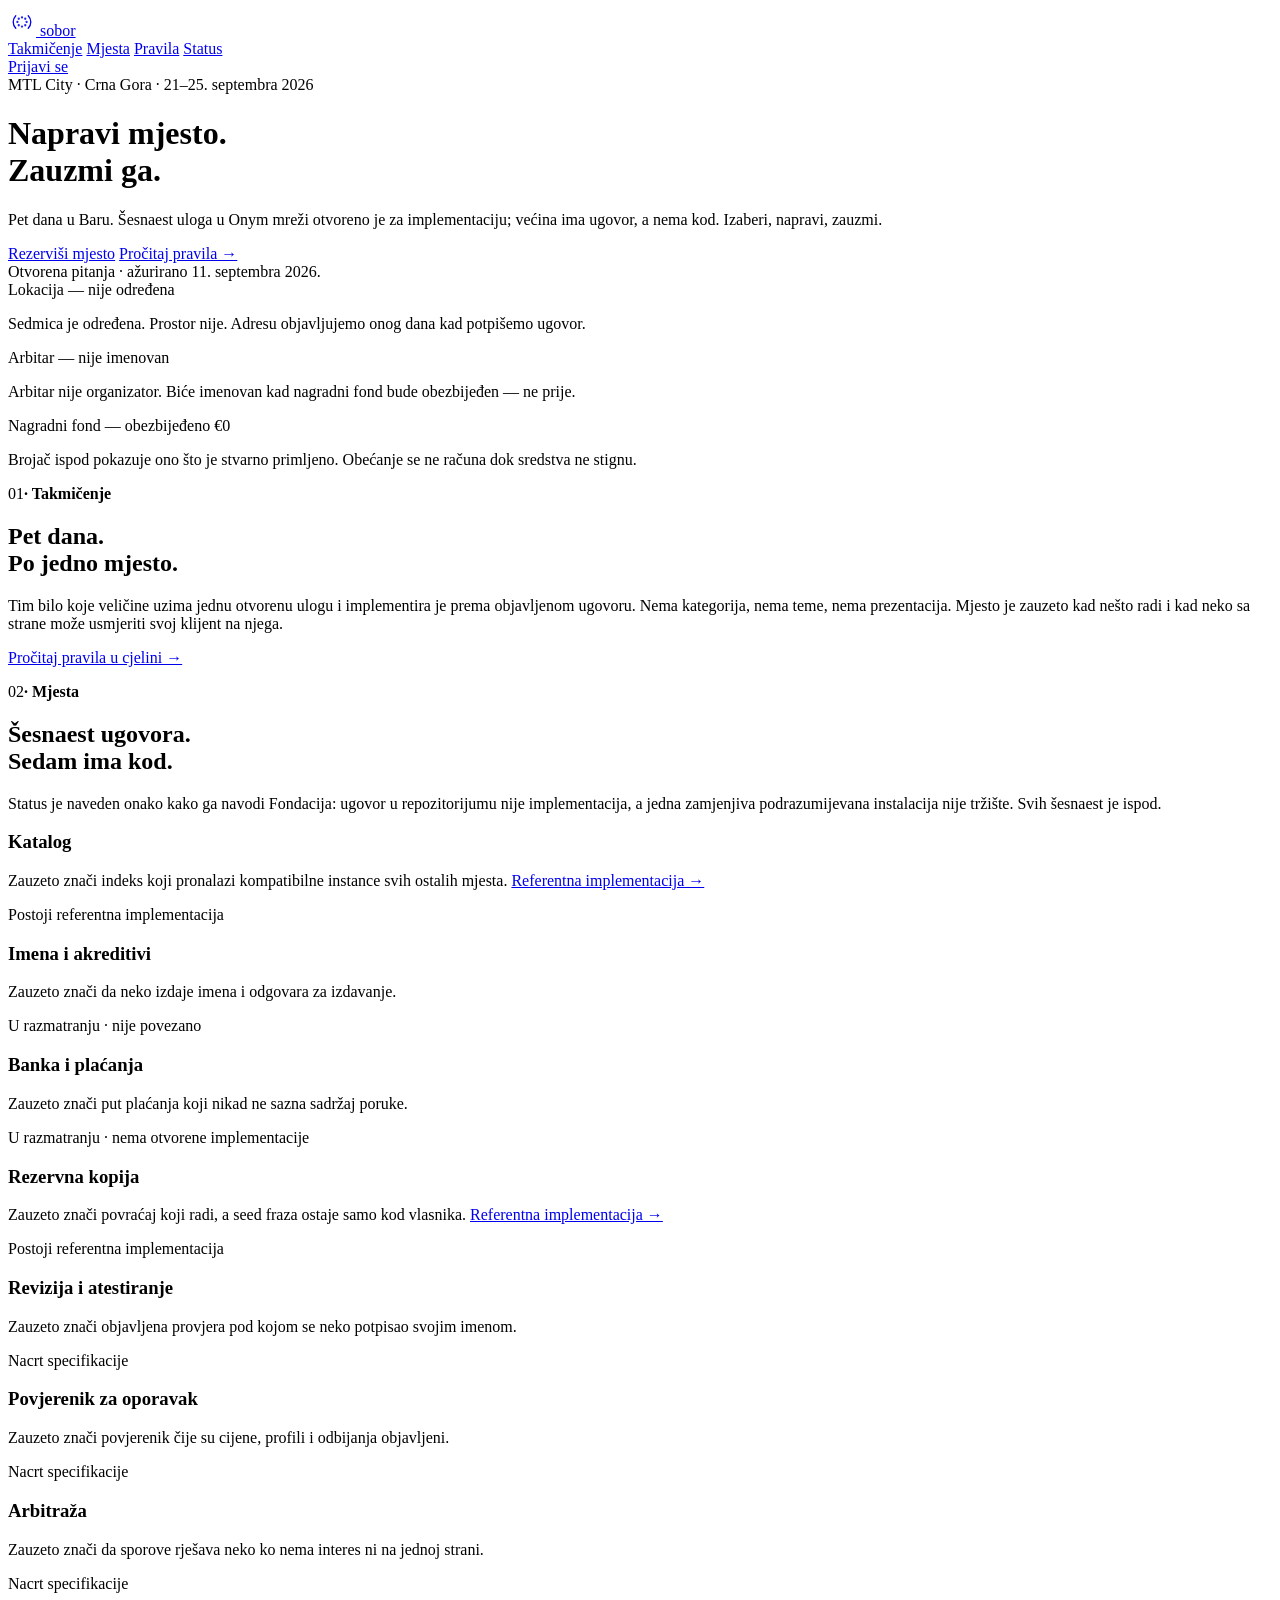
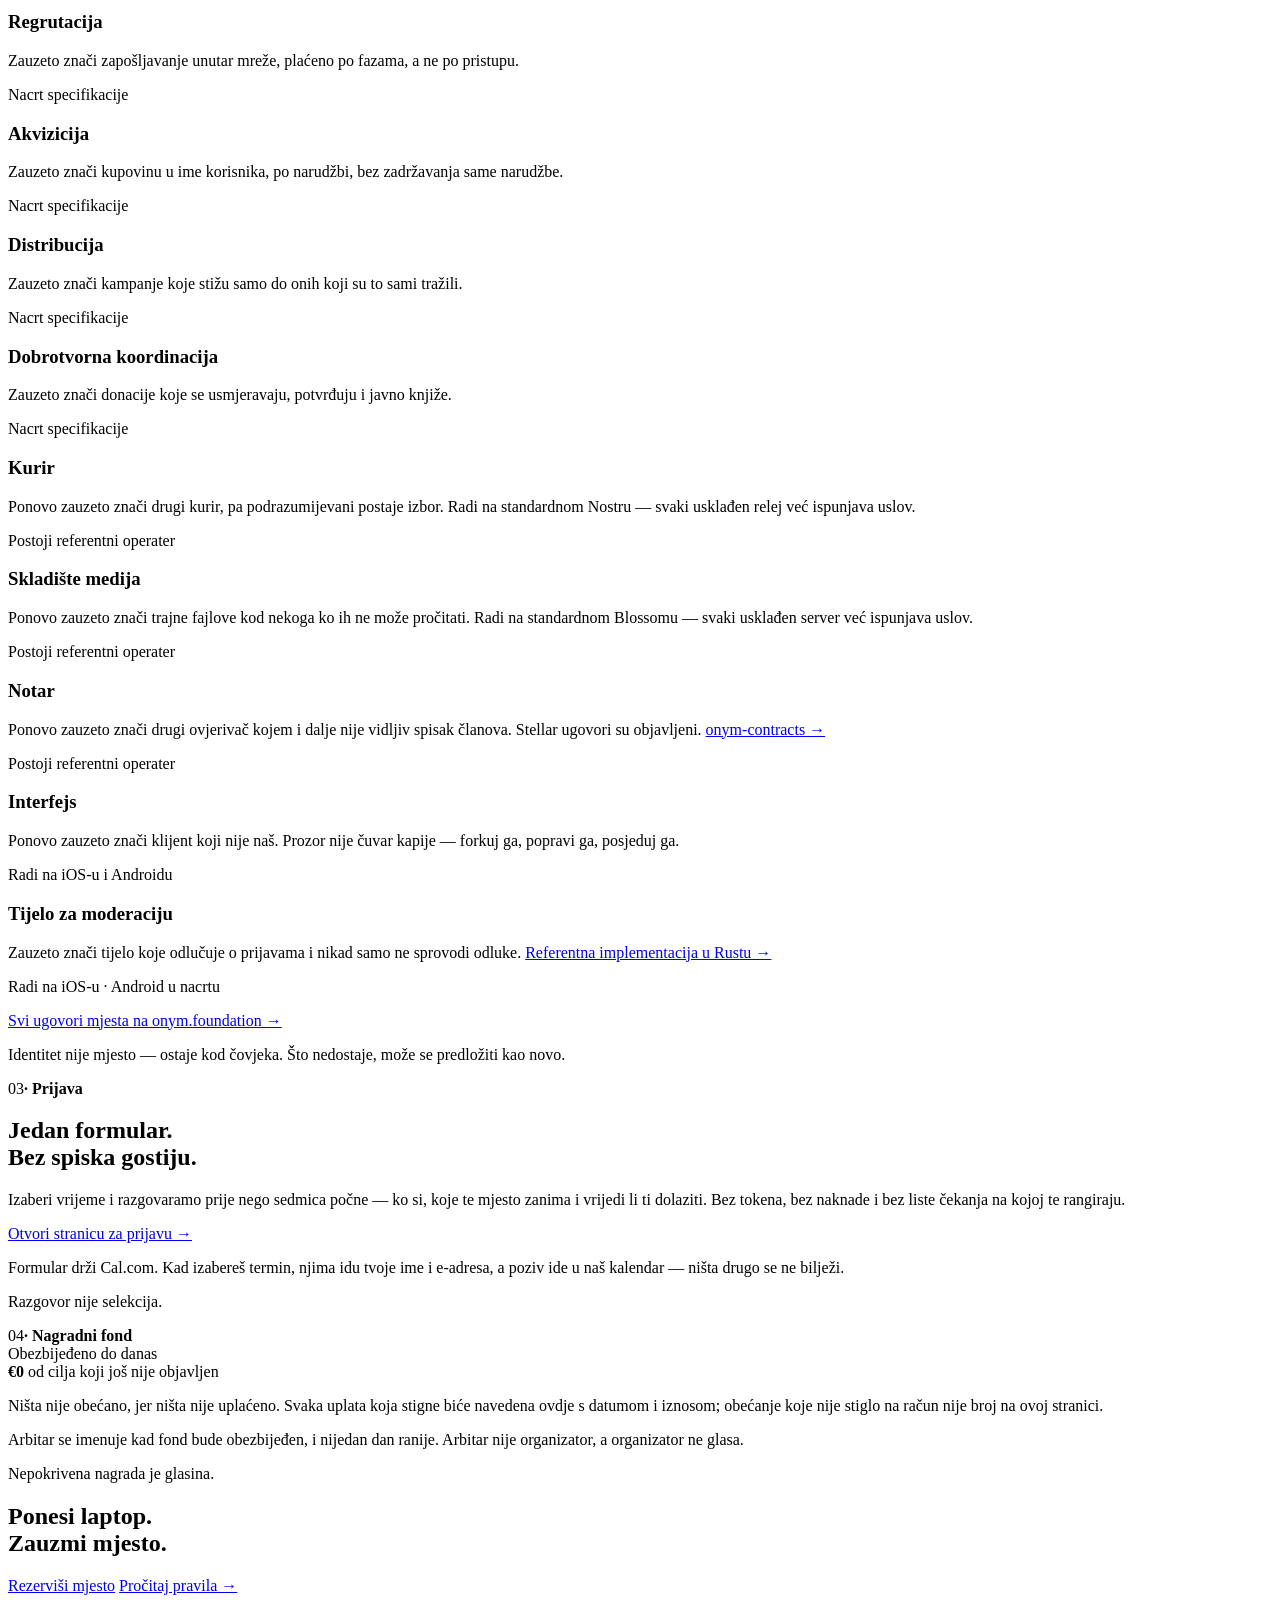
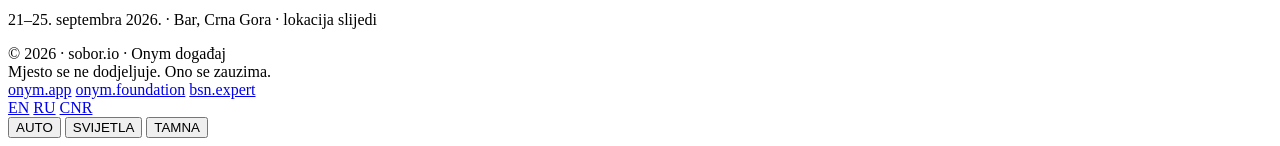
==== public/cnr/index.html @ 52c8cb35 "Replace the on-chain RSVP with a Cal.com booking embed RSVP was a Stellar signature: the visitor sen" ====
<!doctype html>
<html lang="cnr">
<head>
<meta charset="utf-8"/>
<meta name="viewport" content="width=device-width,initial-scale=1"/>
<title>sobor — Napravi mjesto. Zauzmi ga.</title>
<meta name="description" content="Petodnevno takmičenje u Baru, Crna Gora, 21–25. septembra 2026. Šesnaest uloga u Onym mreži otvoreno je za implementaciju. Napravi jednu, pokreni je, zadrži je."/>
<meta name="theme-color" content="#0e0e10" media="(prefers-color-scheme: dark)"/>
<meta name="theme-color" content="#f5f5f7" media="(prefers-color-scheme: light)"/>
<link rel="canonical" href="https://sobor.io/cnr/"/>
<link rel="alternate" hreflang="en" href="https://sobor.io/"/>
<link rel="alternate" hreflang="ru" href="https://sobor.io/ru/"/>
<link rel="alternate" hreflang="cnr" href="https://sobor.io/cnr/"/>
<link rel="alternate" hreflang="x-default" href="https://sobor.io/"/>
<meta name="robots" content="index,follow,max-snippet:-1,max-image-preview:large"/>
<meta property="og:type" content="website"/>
<meta property="og:url" content="https://sobor.io/cnr/"/>
<meta property="og:site_name" content="sobor"/>
<meta property="og:locale" content="cnr"/>
<meta property="og:title" content="sobor — Napravi mjesto. Zauzmi ga."/>
<meta property="og:description" content="Pet dana u Baru. Šesnaest uloga u Onym mreži otvoreno je za implementaciju; većina ima ugovor, a nema kod."/>
<meta property="og:image" content="https://sobor.io/og-cnr.png"/>
<meta property="og:image:type" content="image/png"/>
<meta property="og:image:width" content="1200"/>
<meta property="og:image:height" content="630"/>
<meta property="og:image:alt" content="Napravi mjesto. Zauzmi ga. — MTL City · Crna Gora · 21–25. septembra 2026"/>
<meta name="twitter:card" content="summary_large_image"/>
<meta name="twitter:image" content="https://sobor.io/og-cnr.png"/>
<link rel="icon" href="/favicon.ico" sizes="48x48"/>
<link rel="icon" href="/favicon.svg" type="image/svg+xml"/>
<link rel="apple-touch-icon" href="/apple-touch-icon.png"/>
<link rel="manifest" href="/site.webmanifest"/>
<script src="/assets/theme.js"></script>
<script src="/assets/lang.js"></script>
<link rel="stylesheet" href="/assets/sobor.css"/>
</head>
<body>

<header class="nav">
  <div class="wrap">
    <a class="brand" href="/cnr/" aria-label="sobor — početna">
      <svg width="28" height="28" viewBox="0 0 28 28" aria-hidden="true">
        <rect x=".5" y=".5" width="27" height="27" rx="6.2" fill="none" stroke="var(--on-hairline-strong)"></rect>
        <g transform="rotate(45 14 14)" fill="none" stroke="currentColor" stroke-width="1.3" stroke-linecap="round">
          <path d="M14 5.2A8.8 8.8 0 0 1 22.8 14"></path>
          <path d="M14 22.8A8.8 8.8 0 0 1 5.2 14"></path>
        </g>
        <g fill="currentColor" opacity=".85">
          <circle cx="18.6" cy="14" r="1.15"></circle><circle cx="17.25" cy="17.25" r="1.15"></circle>
          <circle cx="14" cy="18.6" r="1.15"></circle><circle cx="10.75" cy="17.25" r="1.15"></circle>
          <circle cx="9.4" cy="14" r="1.15"></circle><circle cx="10.75" cy="10.75" r="1.15"></circle>
          <circle cx="14" cy="9.4" r="1.15"></circle><circle cx="17.25" cy="10.75" r="1.15"></circle>
        </g>
      </svg>
      <span>sobor</span>
    </a>
    <nav class="nav-links">
      <a href="#contest">Takmičenje</a>
      <a href="#seats">Mjesta</a>
      <a href="#rules">Pravila</a>
      <a href="#status">Status</a>
    </nav>
    <div class="nav-cta"><a class="btn-pill" href="#book">Prijavi se</a></div>
  </div>
</header>

<main id="main">

  <div class="hero">
    <div class="hero-eyebrow">MTL City · Crna Gora · 21–25. septembra 2026</div>
    <h1>Napravi mjesto.<br>Zauzmi ga.</h1>
    <div class="hero-copy">
      <p>Pet dana u Baru. Šesnaest uloga u Onym mreži otvoreno je za implementaciju; većina ima ugovor, a nema kod. Izaberi, napravi, zauzmi.</p>
      <div class="hero-actions">
        <a class="btn btn-primary" href="#book">Rezerviši mjesto</a>
        <a href="#rules">Pročitaj pravila →</a>
      </div>
    </div>
  </div>

  <!-- The three open questions. When one settles, swap .tag.open for .tag.settled in
       content/i18n.json's label and rewrite the paragraph. Do not soften these. -->
  <section class="status" id="status">
    <div class="wrap">
      <div class="status-stamp">Otvorena pitanja · ažurirano 11. septembra 2026.</div>
      <div class="status-grid">
        <div>
          <span class="tag open">Lokacija — nije određena</span>
          <p>Sedmica je određena. Prostor nije. Adresu objavljujemo onog dana kad potpišemo ugovor.</p>
        </div>
        <div>
          <span class="tag open">Arbitar — nije imenovan</span>
          <p>Arbitar nije organizator. Biće imenovan kad nagradni fond bude obezbijeđen — ne prije.</p>
        </div>
        <div>
          <span class="tag open">Nagradni fond — obezbijeđeno €0</span>
          <p>Brojač ispod pokazuje ono što je stvarno primljeno. Obećanje se ne računa dok sredstva ne stignu.</p>
        </div>
      </div>
    </div>
  </section>

  <section class="band" id="contest">
    <div class="wrap">
      <div class="eyebrow"><span>01</span><b>· Takmičenje</b></div>
      <h2>Pet dana.<br>Po jedno mjesto.</h2>
      <p class="section-lede">Tim bilo koje veličine uzima jednu otvorenu ulogu i implementira je prema objavljenom ugovoru. Nema kategorija, nema teme, nema prezentacija. Mjesto je zauzeto kad nešto radi i kad neko sa strane može usmjeriti svoj klijent na njega.</p>
      <p class="after-grid" id="rules"><a href="#rules">Pročitaj pravila u cjelini →</a></p>
    </div>
  </section>

  <section class="band" id="seats">
    <div class="wrap">
      <div class="eyebrow"><span>02</span><b>· Mjesta</b></div>
      <h2>Šesnaest ugovora.<br>Sedam ima kod.</h2>
      <p class="section-lede">Status je naveden onako kako ga navodi Fondacija: ugovor u repozitorijumu nije implementacija, a jedna zamjenjiva podrazumijevana instalacija nije tržište. Svih šesnaest je ispod.</p>
      <div class="grid-4 seats-grid">
        <div class="card seat">
          <h3>Katalog</h3>
          <p>Zauzeto znači indeks koji pronalazi kompatibilne instance svih ostalih mjesta. <a href="https://github.com/onymchat/onym-discovery">Referentna implementacija →</a></p>
          <span class="chip green">Postoji referentna implementacija</span>
        </div>
        <div class="card seat">
          <h3>Imena i akreditivi</h3>
          <p>Zauzeto znači da neko izdaje imena i odgovara za izdavanje.</p>
          <span class="chip amber">U razmatranju · nije povezano</span>
        </div>
        <div class="card seat">
          <h3>Banka i plaćanja</h3>
          <p>Zauzeto znači put plaćanja koji nikad ne sazna sadržaj poruke.</p>
          <span class="chip amber">U razmatranju · nema otvorene implementacije</span>
        </div>
        <div class="card seat">
          <h3>Rezervna kopija</h3>
          <p>Zauzeto znači povraćaj koji radi, a seed fraza ostaje samo kod vlasnika. <a href="https://github.com/onymchat/onym-backup">Referentna implementacija →</a></p>
          <span class="chip green">Postoji referentna implementacija</span>
        </div>
        <div class="card seat">
          <h3>Revizija i atestiranje</h3>
          <p>Zauzeto znači objavljena provjera pod kojom se neko potpisao svojim imenom.</p>
          <span class="chip blue">Nacrt specifikacije</span>
        </div>
        <div class="card seat">
          <h3>Povjerenik za oporavak</h3>
          <p>Zauzeto znači povjerenik čije su cijene, profili i odbijanja objavljeni.</p>
          <span class="chip blue">Nacrt specifikacije</span>
        </div>
        <div class="card seat">
          <h3>Arbitraža</h3>
          <p>Zauzeto znači da sporove rješava neko ko nema interes ni na jednoj strani.</p>
          <span class="chip blue">Nacrt specifikacije</span>
        </div>
        <div class="card seat">
          <h3>Regrutacija</h3>
          <p>Zauzeto znači zapošljavanje unutar mreže, plaćeno po fazama, a ne po pristupu.</p>
          <span class="chip blue">Nacrt specifikacije</span>
        </div>
        <div class="card seat">
          <h3>Akvizicija</h3>
          <p>Zauzeto znači kupovinu u ime korisnika, po narudžbi, bez zadržavanja same narudžbe.</p>
          <span class="chip blue">Nacrt specifikacije</span>
        </div>
        <div class="card seat">
          <h3>Distribucija</h3>
          <p>Zauzeto znači kampanje koje stižu samo do onih koji su to sami tražili.</p>
          <span class="chip blue">Nacrt specifikacije</span>
        </div>
        <div class="card seat">
          <h3>Dobrotvorna koordinacija</h3>
          <p>Zauzeto znači donacije koje se usmjeravaju, potvrđuju i javno knjiže.</p>
          <span class="chip blue">Nacrt specifikacije</span>
        </div>
        <div class="card seat">
          <h3>Kurir</h3>
          <p>Ponovo zauzeto znači drugi kurir, pa podrazumijevani postaje izbor. Radi na standardnom Nostru — svaki usklađen relej već ispunjava uslov.</p>
          <span class="chip green">Postoji referentni operater</span>
        </div>
        <div class="card seat">
          <h3>Skladište medija</h3>
          <p>Ponovo zauzeto znači trajne fajlove kod nekoga ko ih ne može pročitati. Radi na standardnom Blossomu — svaki usklađen server već ispunjava uslov.</p>
          <span class="chip green">Postoji referentni operater</span>
        </div>
        <div class="card seat">
          <h3>Notar</h3>
          <p>Ponovo zauzeto znači drugi ovjerivač kojem i dalje nije vidljiv spisak članova. Stellar ugovori su objavljeni. <a href="https://github.com/onymchat/onym-contracts">onym-contracts →</a></p>
          <span class="chip green">Postoji referentni operater</span>
        </div>
        <div class="card seat">
          <h3>Interfejs</h3>
          <p>Ponovo zauzeto znači klijent koji nije naš. Prozor nije čuvar kapije — forkuj ga, popravi ga, posjeduj ga.</p>
          <span class="chip green">Radi na iOS-u i Androidu</span>
        </div>
        <div class="card seat">
          <h3>Tijelo za moderaciju</h3>
          <p>Zauzeto znači tijelo koje odlučuje o prijavama i nikad samo ne sprovodi odluke. <a href="https://github.com/onymchat/onym-moderation">Referentna implementacija u Rustu →</a></p>
          <span class="chip green">Radi na iOS-u · Android u nacrtu</span>
        </div>
      </div>
      <p class="after-grid"><a href="https://onym.foundation/seats.html">Svi ugovori mjesta na onym.foundation →</a></p>
      <p class="after-grid">Identitet nije mjesto — ostaje kod čovjeka. Što nedostaje, može se predložiti kao novo.</p>
    </div>
  </section>

  <section class="band" id="book">
    <div class="wrap">
      <div class="eyebrow"><span>03</span><b>· Prijava</b></div>
      <h2>Jedan formular.<br>Bez spiska gostiju.</h2>
      <p class="section-lede">Izaberi vrijeme i razgovaramo prije nego sedmica počne — ko si, koje te mjesto zanima i vrijedi li ti dolaziti. Bez tokena, bez naknade i bez liste čekanja na kojoj te rangiraju.</p>
      <!-- assets/cal.js mounts the Cal.com inline embed here and reads the event off
           these data attributes, so content/build.py stays the only place the link is
           written. The link underneath is not a fallback that JS removes: it stays, so
           the booking page is reachable with the embed blocked or failing to load. -->
      <div class="cal-mount" id="cal-mount"
           data-cal-link="enikeev/sobor" data-cal-namespace="sobor"></div>
      <p class="after-grid"><a href="https://cal.com/enikeev/sobor">Otvori stranicu za prijavu →</a></p>
      <p class="after-grid">Formular drži Cal.com. Kad izabereš termin, njima idu tvoje ime i e-adresa, a poziv ide u naš kalendar — ništa drugo se ne bilježi.</p>
      <p class="aph book-aph">Razgovor nije selekcija.</p>
    </div>
  </section>

  <section class="band">
    <div class="wrap">
      <div class="eyebrow"><span>04</span><b>· Nagradni fond</b></div>
      <div class="fund">
        <div class="fund-label">Obezbijeđeno do danas</div>
        <!-- When money clears: replace the amount, change the caption, and set --so-meter. -->
        <div class="fund-figure">
          <b>€0</b>
          <span>od cilja koji još nije objavljen</span>
        </div>
        <div class="meter" role="img" aria-label="Nagradni fond: još ništa nije obezbijeđeno"><i></i></div>
        <div class="fund-cols">
          <p>Ništa nije obećano, jer ništa nije uplaćeno. Svaka uplata koja stigne biće navedena ovdje s datumom i iznosom; obećanje koje nije stiglo na račun nije broj na ovoj stranici.</p>
          <p>Arbitar se imenuje kad fond bude obezbijeđen, i nijedan dan ranije. Arbitar nije organizator, a organizator ne glasa.</p>
        </div>
        <p class="aph">Nepokrivena nagrada je glasina.</p>
      </div>
    </div>
  </section>

  <section class="closing">
    <div>
      <h2>Ponesi laptop.<br>Zauzmi mjesto.</h2>
      <div class="closing-actions">
        <a class="btn btn-primary" href="#book">Rezerviši mjesto</a>
        <a href="#rules">Pročitaj pravila →</a>
      </div>
      <p class="when">21–25. septembra 2026. · Bar, Crna Gora · lokacija slijedi</p>
    </div>
  </section>

</main>

<footer>
  <div class="wrap">
    <div class="foot-l">
      <div class="foot-copy">© 2026 · sobor.io · Onym događaj</div>
      <div class="foot-sign">Mjesto se ne dodjeljuje. Ono se zauzima.</div>
    </div>
    <div class="foot-r">
      <div class="foot-links">
        <a href="https://onym.app">onym.app</a>
        <a href="https://onym.foundation">onym.foundation</a>
        <a href="https://bsn.expert">bsn.expert</a>
      </div>
      <nav class="lang" aria-label="Jezik">
        <a class="pick" href="/" lang="en" hreflang="en" data-lang="en" title="English">EN</a>
        <a class="pick" href="/ru/" lang="ru" hreflang="ru" data-lang="ru" title="Русский">RU</a>
        <a class="pick is-on" href="/cnr/" lang="cnr" hreflang="cnr" data-lang="cnr" title="Crnogorski" aria-current="true">CNR</a>
      </nav>
      <!-- Lives in the footer so that on a narrow screen it can simply sit there
           instead of floating over the text. Above 850px it is fixed again. -->
      <div class="theme" role="group" aria-label="Tema boja">
        <button type="button" data-theme-set="auto" aria-pressed="true">AUTO</button>
        <button type="button" data-theme-set="light" aria-pressed="false">SVIJETLA</button>
        <button type="button" data-theme-set="dark" aria-pressed="false">TAMNA</button>
      </div>
    </div>
  </div>
</footer>

<script src="/assets/sobor.js" defer></script>
<script src="/assets/cal.js" defer></script>
</body>
</html>
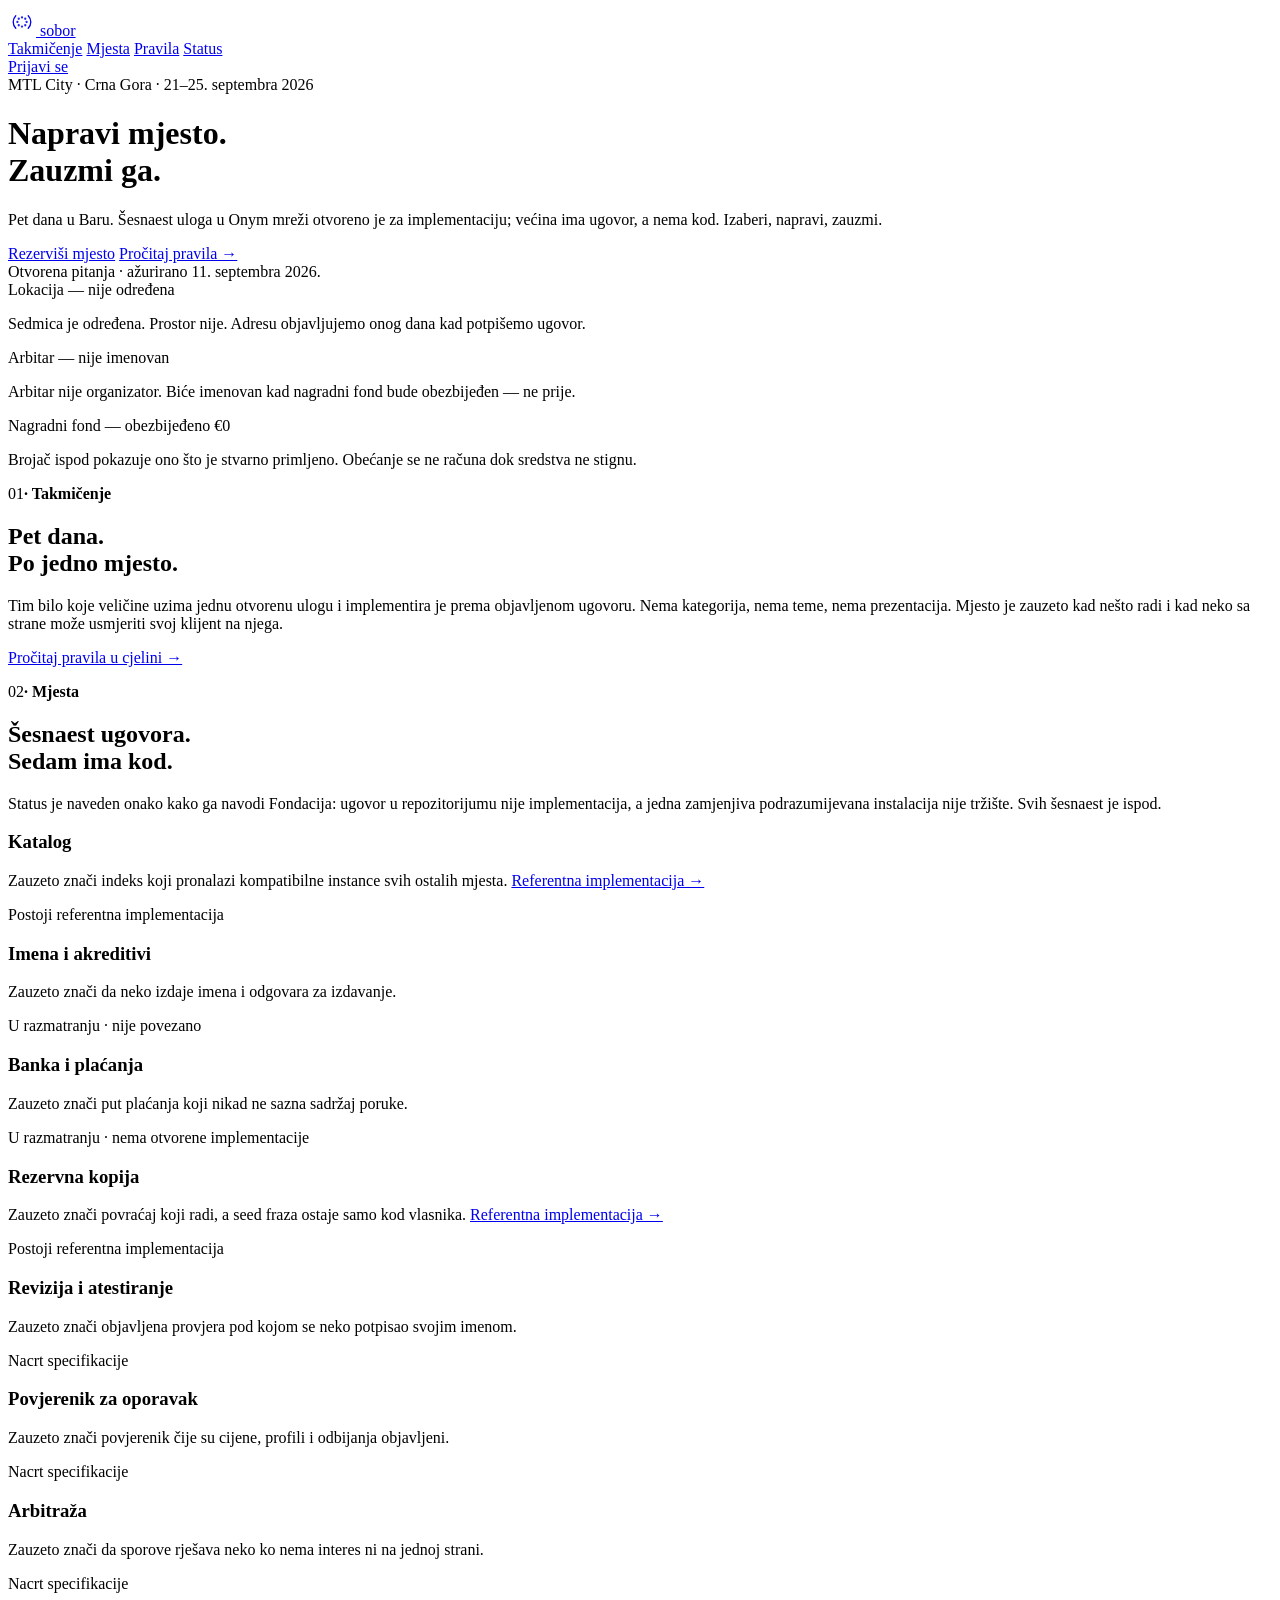
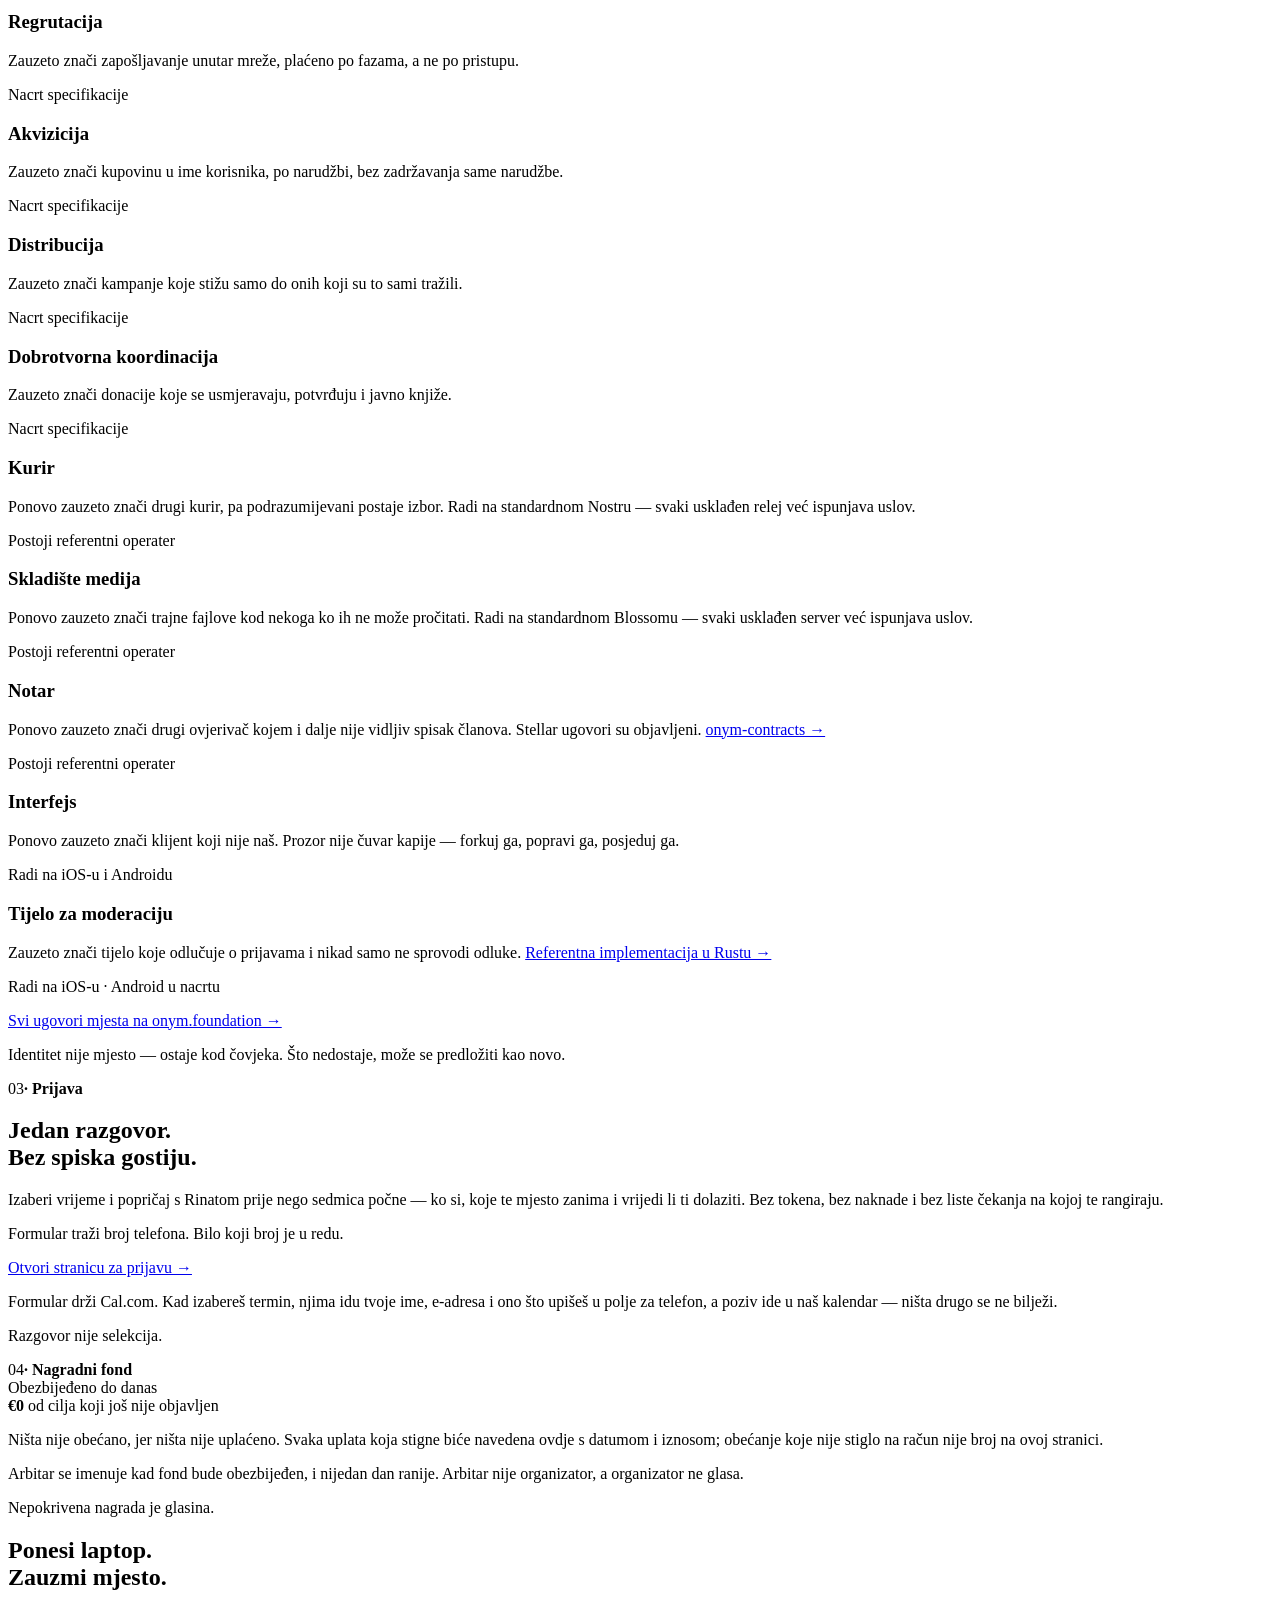
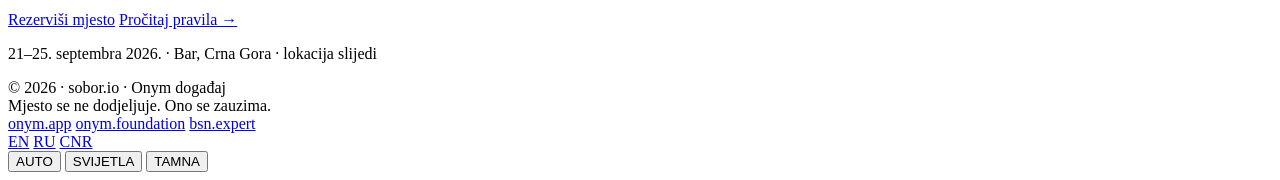
==== commit 5376fcd4: "Say who the call is with, and that the phone field is free "One form. No guest list." described the " ====
--- a/public/cnr/index.html
+++ b/public/cnr/index.html
@@ -204,16 +204,17 @@
   <section class="band" id="book">
     <div class="wrap">
       <div class="eyebrow"><span>03</span><b>· Prijava</b></div>
-      <h2>Jedan formular.<br>Bez spiska gostiju.</h2>
-      <p class="section-lede">Izaberi vrijeme i razgovaramo prije nego sedmica počne — ko si, koje te mjesto zanima i vrijedi li ti dolaziti. Bez tokena, bez naknade i bez liste čekanja na kojoj te rangiraju.</p>
+      <h2>Jedan razgovor.<br>Bez spiska gostiju.</h2>
+      <p class="section-lede">Izaberi vrijeme i popričaj s Rinatom prije nego sedmica počne — ko si, koje te mjesto zanima i vrijedi li ti dolaziti. Bez tokena, bez naknade i bez liste čekanja na kojoj te rangiraju.</p>
       <!-- assets/cal.js mounts the Cal.com inline embed here and reads the event off
            these data attributes, so content/build.py stays the only place the link is
            written. The link underneath is not a fallback that JS removes: it stays, so
            the booking page is reachable with the embed blocked or failing to load. -->
       <div class="cal-mount" id="cal-mount"
            data-cal-link="enikeev/sobor" data-cal-namespace="sobor"></div>
+      <p class="after-grid">Formular traži broj telefona. Bilo koji broj je u redu.</p>
       <p class="after-grid"><a href="https://cal.com/enikeev/sobor">Otvori stranicu za prijavu →</a></p>
-      <p class="after-grid">Formular drži Cal.com. Kad izabereš termin, njima idu tvoje ime i e-adresa, a poziv ide u naš kalendar — ništa drugo se ne bilježi.</p>
+      <p class="after-grid">Formular drži Cal.com. Kad izabereš termin, njima idu tvoje ime, e-adresa i ono što upišeš u polje za telefon, a poziv ide u naš kalendar — ništa drugo se ne bilježi.</p>
       <p class="aph book-aph">Razgovor nije selekcija.</p>
     </div>
   </section>
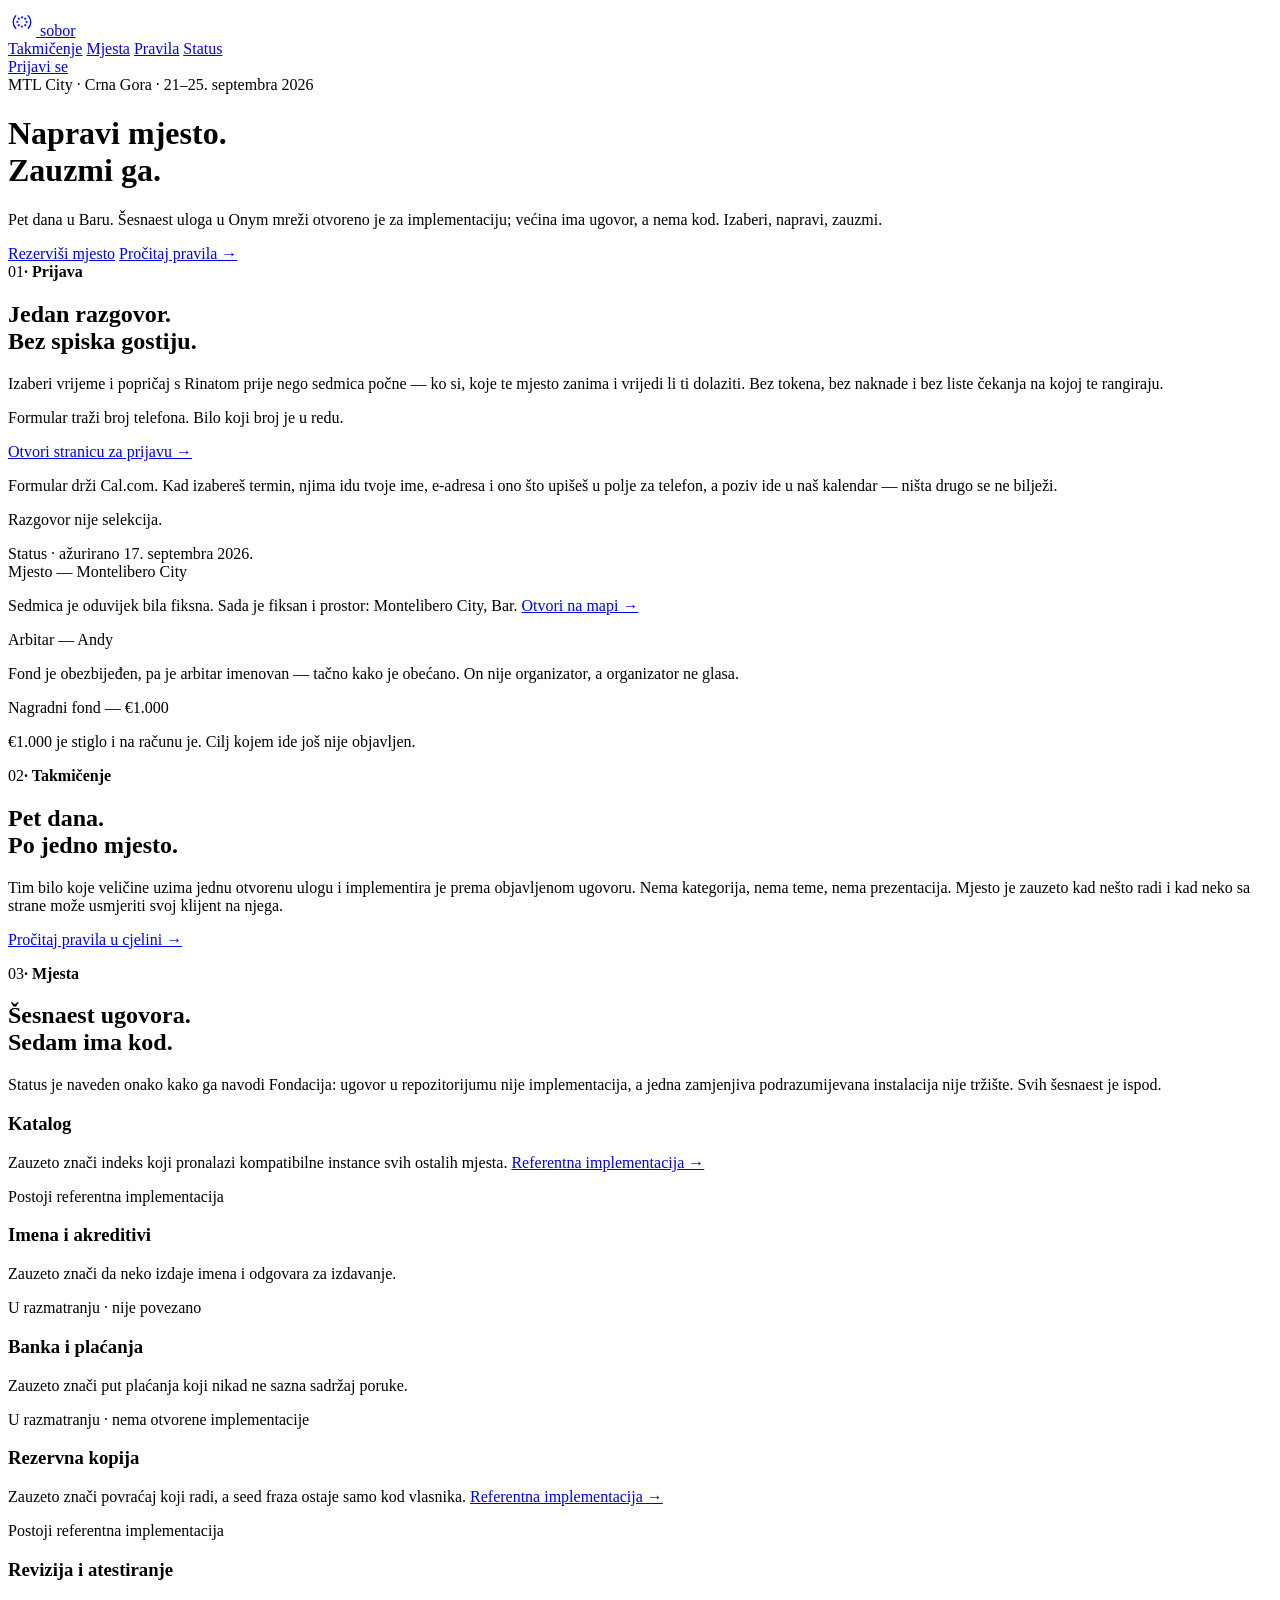
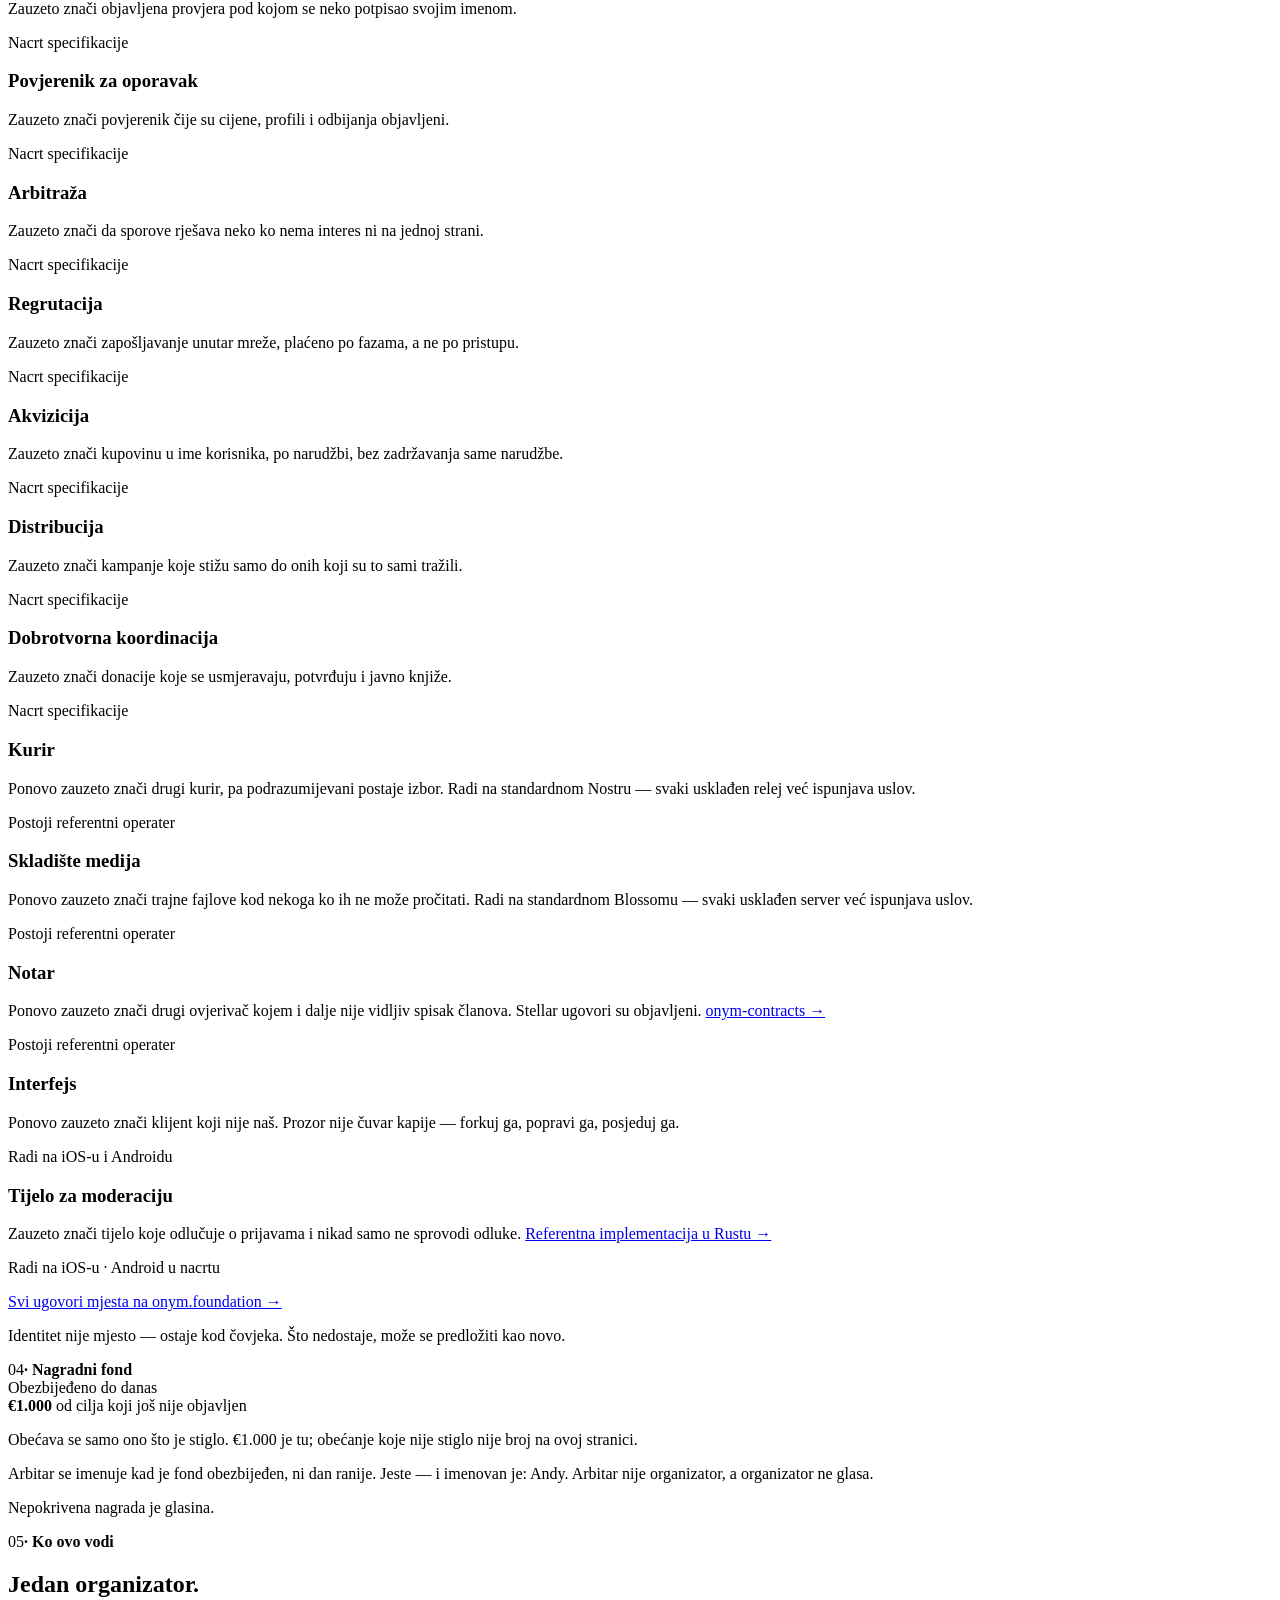
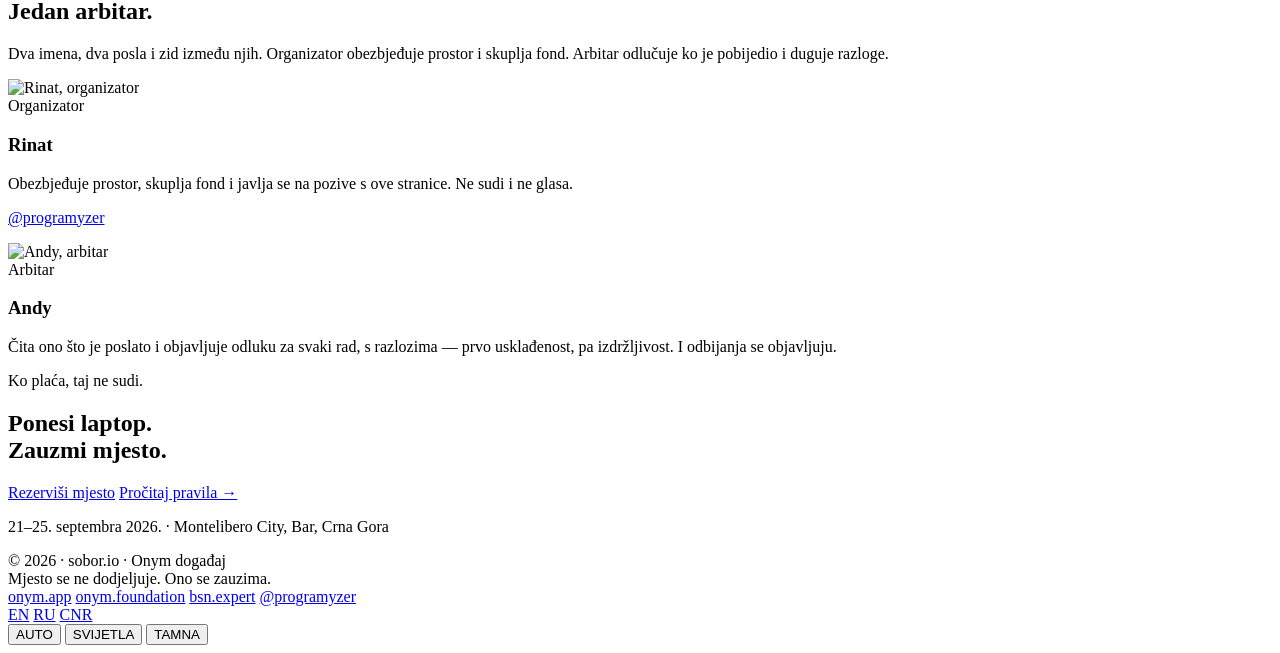
==== commit 5584e9e6: "Lead with the calendar; settle all three open questions Booking moves from the fourth screen to the " ====
--- a/public/cnr/index.html
+++ b/public/cnr/index.html
@@ -78,132 +78,9 @@
     </div>
   </div>
 
-  <!-- The three open questions. When one settles, swap .tag.open for .tag.settled in
-       content/i18n.json's label and rewrite the paragraph. Do not soften these. -->
-  <section class="status" id="status">
-    <div class="wrap">
-      <div class="status-stamp">Otvorena pitanja · ažurirano 11. septembra 2026.</div>
-      <div class="status-grid">
-        <div>
-          <span class="tag open">Lokacija — nije određena</span>
-          <p>Sedmica je određena. Prostor nije. Adresu objavljujemo onog dana kad potpišemo ugovor.</p>
-        </div>
-        <div>
-          <span class="tag open">Arbitar — nije imenovan</span>
-          <p>Arbitar nije organizator. Biće imenovan kad nagradni fond bude obezbijeđen — ne prije.</p>
-        </div>
-        <div>
-          <span class="tag open">Nagradni fond — obezbijeđeno €0</span>
-          <p>Brojač ispod pokazuje ono što je stvarno primljeno. Obećanje se ne računa dok sredstva ne stignu.</p>
-        </div>
-      </div>
-    </div>
-  </section>
-
-  <section class="band" id="contest">
-    <div class="wrap">
-      <div class="eyebrow"><span>01</span><b>· Takmičenje</b></div>
-      <h2>Pet dana.<br>Po jedno mjesto.</h2>
-      <p class="section-lede">Tim bilo koje veličine uzima jednu otvorenu ulogu i implementira je prema objavljenom ugovoru. Nema kategorija, nema teme, nema prezentacija. Mjesto je zauzeto kad nešto radi i kad neko sa strane može usmjeriti svoj klijent na njega.</p>
-      <p class="after-grid" id="rules"><a href="#rules">Pročitaj pravila u cjelini →</a></p>
-    </div>
-  </section>
-
-  <section class="band" id="seats">
-    <div class="wrap">
-      <div class="eyebrow"><span>02</span><b>· Mjesta</b></div>
-      <h2>Šesnaest ugovora.<br>Sedam ima kod.</h2>
-      <p class="section-lede">Status je naveden onako kako ga navodi Fondacija: ugovor u repozitorijumu nije implementacija, a jedna zamjenjiva podrazumijevana instalacija nije tržište. Svih šesnaest je ispod.</p>
-      <div class="grid-4 seats-grid">
-        <div class="card seat">
-          <h3>Katalog</h3>
-          <p>Zauzeto znači indeks koji pronalazi kompatibilne instance svih ostalih mjesta. <a href="https://github.com/onymchat/onym-discovery">Referentna implementacija →</a></p>
-          <span class="chip green">Postoji referentna implementacija</span>
-        </div>
-        <div class="card seat">
-          <h3>Imena i akreditivi</h3>
-          <p>Zauzeto znači da neko izdaje imena i odgovara za izdavanje.</p>
-          <span class="chip amber">U razmatranju · nije povezano</span>
-        </div>
-        <div class="card seat">
-          <h3>Banka i plaćanja</h3>
-          <p>Zauzeto znači put plaćanja koji nikad ne sazna sadržaj poruke.</p>
-          <span class="chip amber">U razmatranju · nema otvorene implementacije</span>
-        </div>
-        <div class="card seat">
-          <h3>Rezervna kopija</h3>
-          <p>Zauzeto znači povraćaj koji radi, a seed fraza ostaje samo kod vlasnika. <a href="https://github.com/onymchat/onym-backup">Referentna implementacija →</a></p>
-          <span class="chip green">Postoji referentna implementacija</span>
-        </div>
-        <div class="card seat">
-          <h3>Revizija i atestiranje</h3>
-          <p>Zauzeto znači objavljena provjera pod kojom se neko potpisao svojim imenom.</p>
-          <span class="chip blue">Nacrt specifikacije</span>
-        </div>
-        <div class="card seat">
-          <h3>Povjerenik za oporavak</h3>
-          <p>Zauzeto znači povjerenik čije su cijene, profili i odbijanja objavljeni.</p>
-          <span class="chip blue">Nacrt specifikacije</span>
-        </div>
-        <div class="card seat">
-          <h3>Arbitraža</h3>
-          <p>Zauzeto znači da sporove rješava neko ko nema interes ni na jednoj strani.</p>
-          <span class="chip blue">Nacrt specifikacije</span>
-        </div>
-        <div class="card seat">
-          <h3>Regrutacija</h3>
-          <p>Zauzeto znači zapošljavanje unutar mreže, plaćeno po fazama, a ne po pristupu.</p>
-          <span class="chip blue">Nacrt specifikacije</span>
-        </div>
-        <div class="card seat">
-          <h3>Akvizicija</h3>
-          <p>Zauzeto znači kupovinu u ime korisnika, po narudžbi, bez zadržavanja same narudžbe.</p>
-          <span class="chip blue">Nacrt specifikacije</span>
-        </div>
-        <div class="card seat">
-          <h3>Distribucija</h3>
-          <p>Zauzeto znači kampanje koje stižu samo do onih koji su to sami tražili.</p>
-          <span class="chip blue">Nacrt specifikacije</span>
-        </div>
-        <div class="card seat">
-          <h3>Dobrotvorna koordinacija</h3>
-          <p>Zauzeto znači donacije koje se usmjeravaju, potvrđuju i javno knjiže.</p>
-          <span class="chip blue">Nacrt specifikacije</span>
-        </div>
-        <div class="card seat">
-          <h3>Kurir</h3>
-          <p>Ponovo zauzeto znači drugi kurir, pa podrazumijevani postaje izbor. Radi na standardnom Nostru — svaki usklađen relej već ispunjava uslov.</p>
-          <span class="chip green">Postoji referentni operater</span>
-        </div>
-        <div class="card seat">
-          <h3>Skladište medija</h3>
-          <p>Ponovo zauzeto znači trajne fajlove kod nekoga ko ih ne može pročitati. Radi na standardnom Blossomu — svaki usklađen server već ispunjava uslov.</p>
-          <span class="chip green">Postoji referentni operater</span>
-        </div>
-        <div class="card seat">
-          <h3>Notar</h3>
-          <p>Ponovo zauzeto znači drugi ovjerivač kojem i dalje nije vidljiv spisak članova. Stellar ugovori su objavljeni. <a href="https://github.com/onymchat/onym-contracts">onym-contracts →</a></p>
-          <span class="chip green">Postoji referentni operater</span>
-        </div>
-        <div class="card seat">
-          <h3>Interfejs</h3>
-          <p>Ponovo zauzeto znači klijent koji nije naš. Prozor nije čuvar kapije — forkuj ga, popravi ga, posjeduj ga.</p>
-          <span class="chip green">Radi na iOS-u i Androidu</span>
-        </div>
-        <div class="card seat">
-          <h3>Tijelo za moderaciju</h3>
-          <p>Zauzeto znači tijelo koje odlučuje o prijavama i nikad samo ne sprovodi odluke. <a href="https://github.com/onymchat/onym-moderation">Referentna implementacija u Rustu →</a></p>
-          <span class="chip green">Radi na iOS-u · Android u nacrtu</span>
-        </div>
-      </div>
-      <p class="after-grid"><a href="https://onym.foundation/seats.html">Svi ugovori mjesta na onym.foundation →</a></p>
-      <p class="after-grid">Identitet nije mjesto — ostaje kod čovjeka. Što nedostaje, može se predložiti kao novo.</p>
-    </div>
-  </section>
-
   <section class="band" id="book">
     <div class="wrap">
-      <div class="eyebrow"><span>03</span><b>· Prijava</b></div>
+      <div class="eyebrow"><span>01</span><b>· Prijava</b></div>
       <h2>Jedan razgovor.<br>Bez spiska gostiju.</h2>
       <p class="section-lede">Izaberi vrijeme i popričaj s Rinatom prije nego sedmica počne — ko si, koje te mjesto zanima i vrijedi li ti dolaziti. Bez tokena, bez naknade i bez liste čekanja na kojoj te rangiraju.</p>
       <!-- assets/cal.js mounts the Cal.com inline embed here and reads the event off
@@ -219,23 +96,173 @@
     </div>
   </section>
 
+  <!-- The three questions that were open. A state flips in STATUS_STATE above and the
+       paragraph gets rewritten in content/i18n.json. Do not soften these. -->
+  <section class="status" id="status">
+    <div class="wrap">
+      <div class="status-stamp">Status · ažurirano 17. septembra 2026.</div>
+      <div class="status-grid">
+        <div>
+          <span class="tag settled">Mjesto — Montelibero City</span>
+          <p>Sedmica je oduvijek bila fiksna. Sada je fiksan i prostor: Montelibero City, Bar. <a href="https://www.google.com/maps/place/Montelibero-City/@42.0326317,19.1635781,17z/data=!3m1!4b1!4m6!3m5!1s0x134e7345408cff31:0x4c5d231719f81f5e!8m2!3d42.0326317!4d19.166153">Otvori na mapi →</a></p>
+        </div>
+        <div>
+          <span class="tag settled">Arbitar — Andy</span>
+          <p>Fond je obezbijeđen, pa je arbitar imenovan — tačno kako je obećano. On nije organizator, a organizator ne glasa.</p>
+        </div>
+        <div>
+          <span class="tag settled">Nagradni fond — €1.000</span>
+          <p>€1.000 je stiglo i na računu je. Cilj kojem ide još nije objavljen.</p>
+        </div>
+      </div>
+    </div>
+  </section>
+
+  <section class="band" id="contest">
+    <div class="wrap">
+      <div class="eyebrow"><span>02</span><b>· Takmičenje</b></div>
+      <h2>Pet dana.<br>Po jedno mjesto.</h2>
+      <p class="section-lede">Tim bilo koje veličine uzima jednu otvorenu ulogu i implementira je prema objavljenom ugovoru. Nema kategorija, nema teme, nema prezentacija. Mjesto je zauzeto kad nešto radi i kad neko sa strane može usmjeriti svoj klijent na njega.</p>
+      <p class="after-grid" id="rules"><a href="#rules">Pročitaj pravila u cjelini →</a></p>
+    </div>
+  </section>
+
+  <section class="band" id="seats">
+    <div class="wrap">
+      <div class="eyebrow"><span>03</span><b>· Mjesta</b></div>
+      <h2>Šesnaest ugovora.<br>Sedam ima kod.</h2>
+      <p class="section-lede">Status je naveden onako kako ga navodi Fondacija: ugovor u repozitorijumu nije implementacija, a jedna zamjenjiva podrazumijevana instalacija nije tržište. Svih šesnaest je ispod.</p>
+      <div class="grid-4 seats-grid">
+        <div class="card seat">
+          <h3>Katalog</h3>
+          <p>Zauzeto znači indeks koji pronalazi kompatibilne instance svih ostalih mjesta. <a href="https://github.com/onymchat/onym-discovery">Referentna implementacija →</a></p>
+          <span class="chip green">Postoji referentna implementacija</span>
+        </div>
+        <div class="card seat">
+          <h3>Imena i akreditivi</h3>
+          <p>Zauzeto znači da neko izdaje imena i odgovara za izdavanje.</p>
+          <span class="chip amber">U razmatranju · nije povezano</span>
+        </div>
+        <div class="card seat">
+          <h3>Banka i plaćanja</h3>
+          <p>Zauzeto znači put plaćanja koji nikad ne sazna sadržaj poruke.</p>
+          <span class="chip amber">U razmatranju · nema otvorene implementacije</span>
+        </div>
+        <div class="card seat">
+          <h3>Rezervna kopija</h3>
+          <p>Zauzeto znači povraćaj koji radi, a seed fraza ostaje samo kod vlasnika. <a href="https://github.com/onymchat/onym-backup">Referentna implementacija →</a></p>
+          <span class="chip green">Postoji referentna implementacija</span>
+        </div>
+        <div class="card seat">
+          <h3>Revizija i atestiranje</h3>
+          <p>Zauzeto znači objavljena provjera pod kojom se neko potpisao svojim imenom.</p>
+          <span class="chip blue">Nacrt specifikacije</span>
+        </div>
+        <div class="card seat">
+          <h3>Povjerenik za oporavak</h3>
+          <p>Zauzeto znači povjerenik čije su cijene, profili i odbijanja objavljeni.</p>
+          <span class="chip blue">Nacrt specifikacije</span>
+        </div>
+        <div class="card seat">
+          <h3>Arbitraža</h3>
+          <p>Zauzeto znači da sporove rješava neko ko nema interes ni na jednoj strani.</p>
+          <span class="chip blue">Nacrt specifikacije</span>
+        </div>
+        <div class="card seat">
+          <h3>Regrutacija</h3>
+          <p>Zauzeto znači zapošljavanje unutar mreže, plaćeno po fazama, a ne po pristupu.</p>
+          <span class="chip blue">Nacrt specifikacije</span>
+        </div>
+        <div class="card seat">
+          <h3>Akvizicija</h3>
+          <p>Zauzeto znači kupovinu u ime korisnika, po narudžbi, bez zadržavanja same narudžbe.</p>
+          <span class="chip blue">Nacrt specifikacije</span>
+        </div>
+        <div class="card seat">
+          <h3>Distribucija</h3>
+          <p>Zauzeto znači kampanje koje stižu samo do onih koji su to sami tražili.</p>
+          <span class="chip blue">Nacrt specifikacije</span>
+        </div>
+        <div class="card seat">
+          <h3>Dobrotvorna koordinacija</h3>
+          <p>Zauzeto znači donacije koje se usmjeravaju, potvrđuju i javno knjiže.</p>
+          <span class="chip blue">Nacrt specifikacije</span>
+        </div>
+        <div class="card seat">
+          <h3>Kurir</h3>
+          <p>Ponovo zauzeto znači drugi kurir, pa podrazumijevani postaje izbor. Radi na standardnom Nostru — svaki usklađen relej već ispunjava uslov.</p>
+          <span class="chip green">Postoji referentni operater</span>
+        </div>
+        <div class="card seat">
+          <h3>Skladište medija</h3>
+          <p>Ponovo zauzeto znači trajne fajlove kod nekoga ko ih ne može pročitati. Radi na standardnom Blossomu — svaki usklađen server već ispunjava uslov.</p>
+          <span class="chip green">Postoji referentni operater</span>
+        </div>
+        <div class="card seat">
+          <h3>Notar</h3>
+          <p>Ponovo zauzeto znači drugi ovjerivač kojem i dalje nije vidljiv spisak članova. Stellar ugovori su objavljeni. <a href="https://github.com/onymchat/onym-contracts">onym-contracts →</a></p>
+          <span class="chip green">Postoji referentni operater</span>
+        </div>
+        <div class="card seat">
+          <h3>Interfejs</h3>
+          <p>Ponovo zauzeto znači klijent koji nije naš. Prozor nije čuvar kapije — forkuj ga, popravi ga, posjeduj ga.</p>
+          <span class="chip green">Radi na iOS-u i Androidu</span>
+        </div>
+        <div class="card seat">
+          <h3>Tijelo za moderaciju</h3>
+          <p>Zauzeto znači tijelo koje odlučuje o prijavama i nikad samo ne sprovodi odluke. <a href="https://github.com/onymchat/onym-moderation">Referentna implementacija u Rustu →</a></p>
+          <span class="chip green">Radi na iOS-u · Android u nacrtu</span>
+        </div>
+      </div>
+      <p class="after-grid"><a href="https://onym.foundation/seats.html">Svi ugovori mjesta na onym.foundation →</a></p>
+      <p class="after-grid">Identitet nije mjesto — ostaje kod čovjeka. Što nedostaje, može se predložiti kao novo.</p>
+    </div>
+  </section>
+
+
   <section class="band">
     <div class="wrap">
       <div class="eyebrow"><span>04</span><b>· Nagradni fond</b></div>
       <div class="fund">
         <div class="fund-label">Obezbijeđeno do danas</div>
-        <!-- When money clears: replace the amount, change the caption, and set --so-meter. -->
+        <!-- The figure is content/i18n.json fund.amount. The meter beneath it only
+             appears once FUND_TARGET is set; see meter() above. -->
         <div class="fund-figure">
-          <b>€0</b>
+          <b>€1.000</b>
           <span>od cilja koji još nije objavljen</span>
         </div>
-        <div class="meter" role="img" aria-label="Nagradni fond: još ništa nije obezbijeđeno"><i></i></div>
         <div class="fund-cols">
-          <p>Ništa nije obećano, jer ništa nije uplaćeno. Svaka uplata koja stigne biće navedena ovdje s datumom i iznosom; obećanje koje nije stiglo na račun nije broj na ovoj stranici.</p>
-          <p>Arbitar se imenuje kad fond bude obezbijeđen, i nijedan dan ranije. Arbitar nije organizator, a organizator ne glasa.</p>
+          <p>Obećava se samo ono što je stiglo. €1.000 je tu; obećanje koje nije stiglo nije broj na ovoj stranici.</p>
+          <p>Arbitar se imenuje kad je fond obezbijeđen, ni dan ranije. Jeste — i imenovan je: Andy. Arbitar nije organizator, a organizator ne glasa.</p>
         </div>
         <p class="aph">Nepokrivena nagrada je glasina.</p>
       </div>
+    </div>
+  </section>
+
+  <section class="band" id="people">
+    <div class="wrap">
+      <div class="eyebrow"><span>05</span><b>· Ko ovo vodi</b></div>
+      <h2>Jedan organizator.<br>Jedan arbitar.</h2>
+      <p class="section-lede">Dva imena, dva posla i zid između njih. Organizator obezbjeđuje prostor i skuplja fond. Arbitar odlučuje ko je pobijedio i duguje razloge.</p>
+      <div class="people-grid">
+        <div class="card person">
+          <img class="portrait" src="/assets/rinat.jpg" width="480" height="480"
+               alt="Rinat, organizator" loading="lazy" decoding="async">
+          <div class="person-role">Organizator</div>
+          <h3>Rinat</h3>
+          <p>Obezbjeđuje prostor, skuplja fond i javlja se na pozive s ove stranice. Ne sudi i ne glasa.</p>
+          <p class="person-contact"><a href="https://t.me/programyzer" rel="me">@programyzer</a></p>
+        </div>
+        <div class="card person">
+          <img class="portrait" src="/assets/andy.jpg" width="423" height="423"
+               alt="Andy, arbitar" loading="lazy" decoding="async">
+          <div class="person-role">Arbitar</div>
+          <h3>Andy</h3>
+          <p>Čita ono što je poslato i objavljuje odluku za svaki rad, s razlozima — prvo usklađenost, pa izdržljivost. I odbijanja se objavljuju.</p>
+        </div>
+      </div>
+      <p class="aph">Ko plaća, taj ne sudi.</p>
     </div>
   </section>
 
@@ -246,7 +273,7 @@
         <a class="btn btn-primary" href="#book">Rezerviši mjesto</a>
         <a href="#rules">Pročitaj pravila →</a>
       </div>
-      <p class="when">21–25. septembra 2026. · Bar, Crna Gora · lokacija slijedi</p>
+      <p class="when">21–25. septembra 2026. · Montelibero City, Bar, Crna Gora</p>
     </div>
   </section>
 
@@ -263,6 +290,7 @@
         <a href="https://onym.app">onym.app</a>
         <a href="https://onym.foundation">onym.foundation</a>
         <a href="https://bsn.expert">bsn.expert</a>
+        <a href="https://t.me/programyzer" rel="me">@programyzer</a>
       </div>
       <nav class="lang" aria-label="Jezik">
         <a class="pick" href="/" lang="en" hreflang="en" data-lang="en" title="English">EN</a>
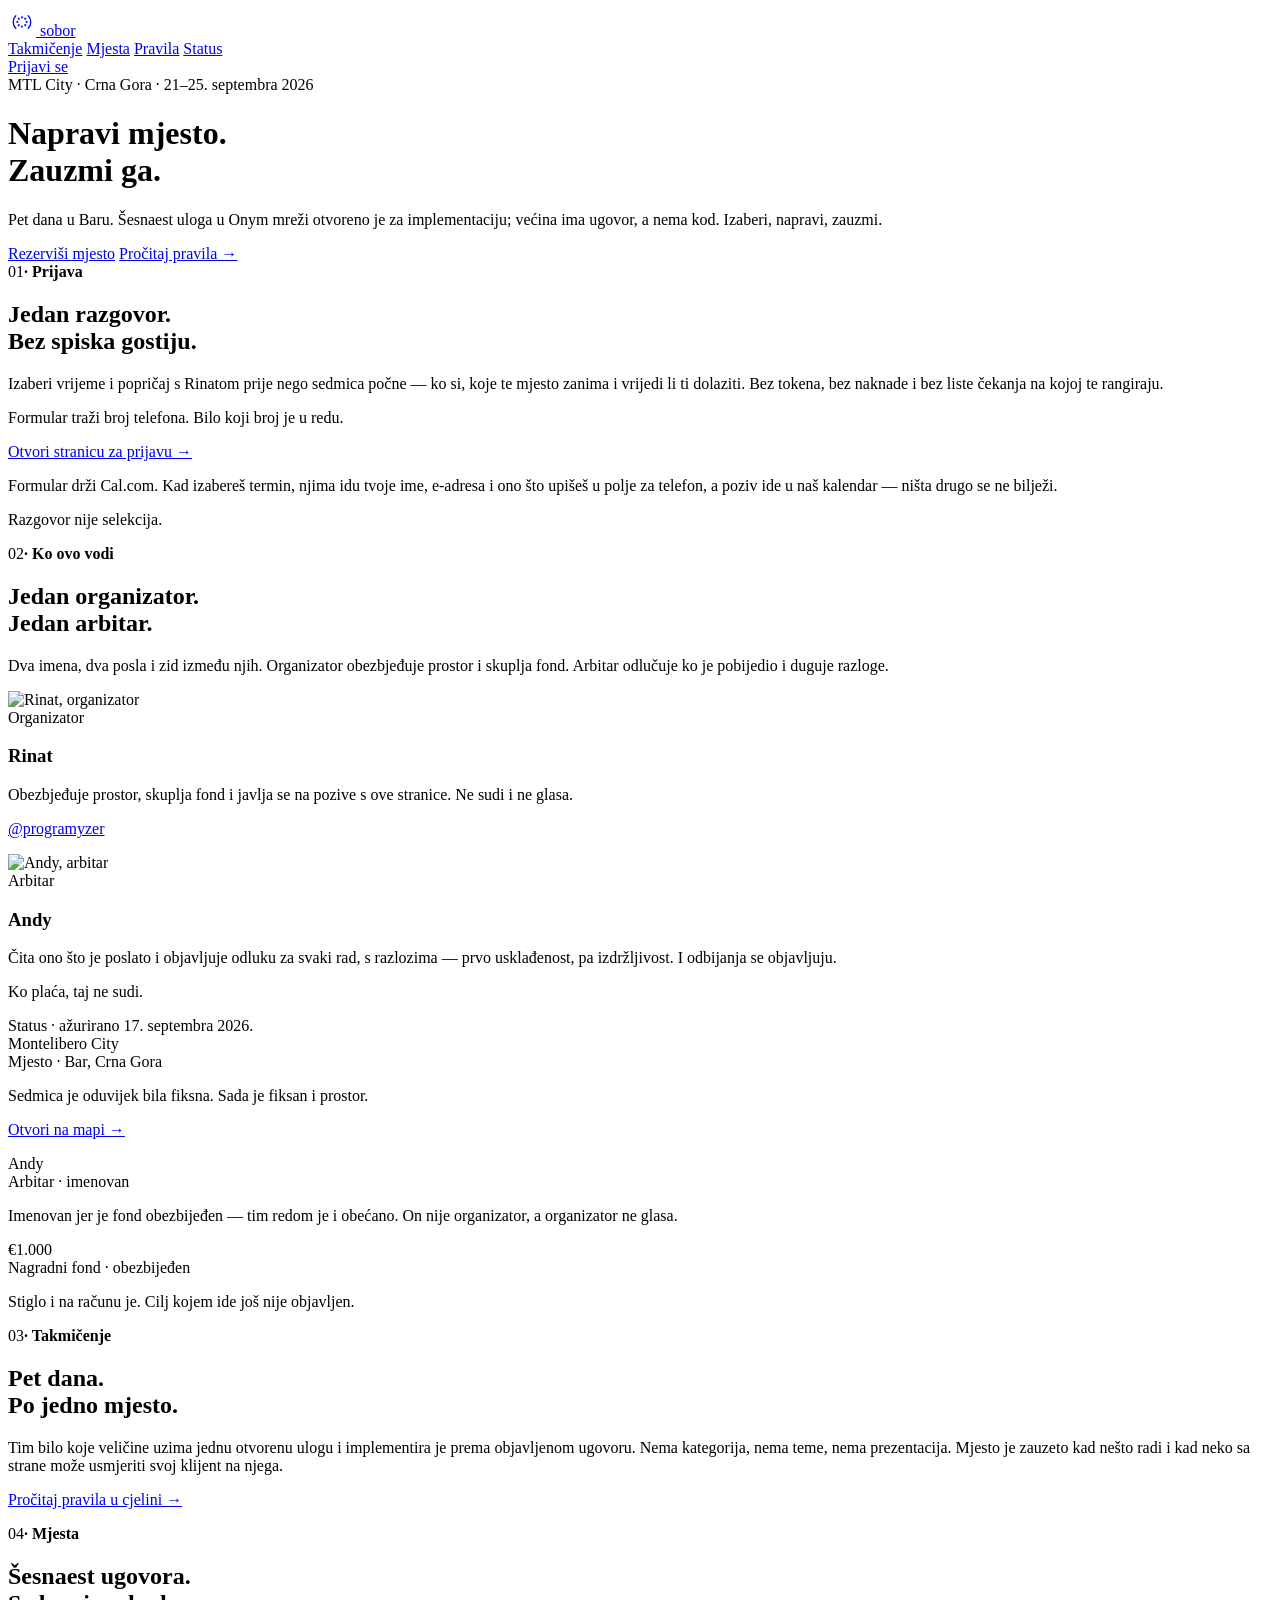
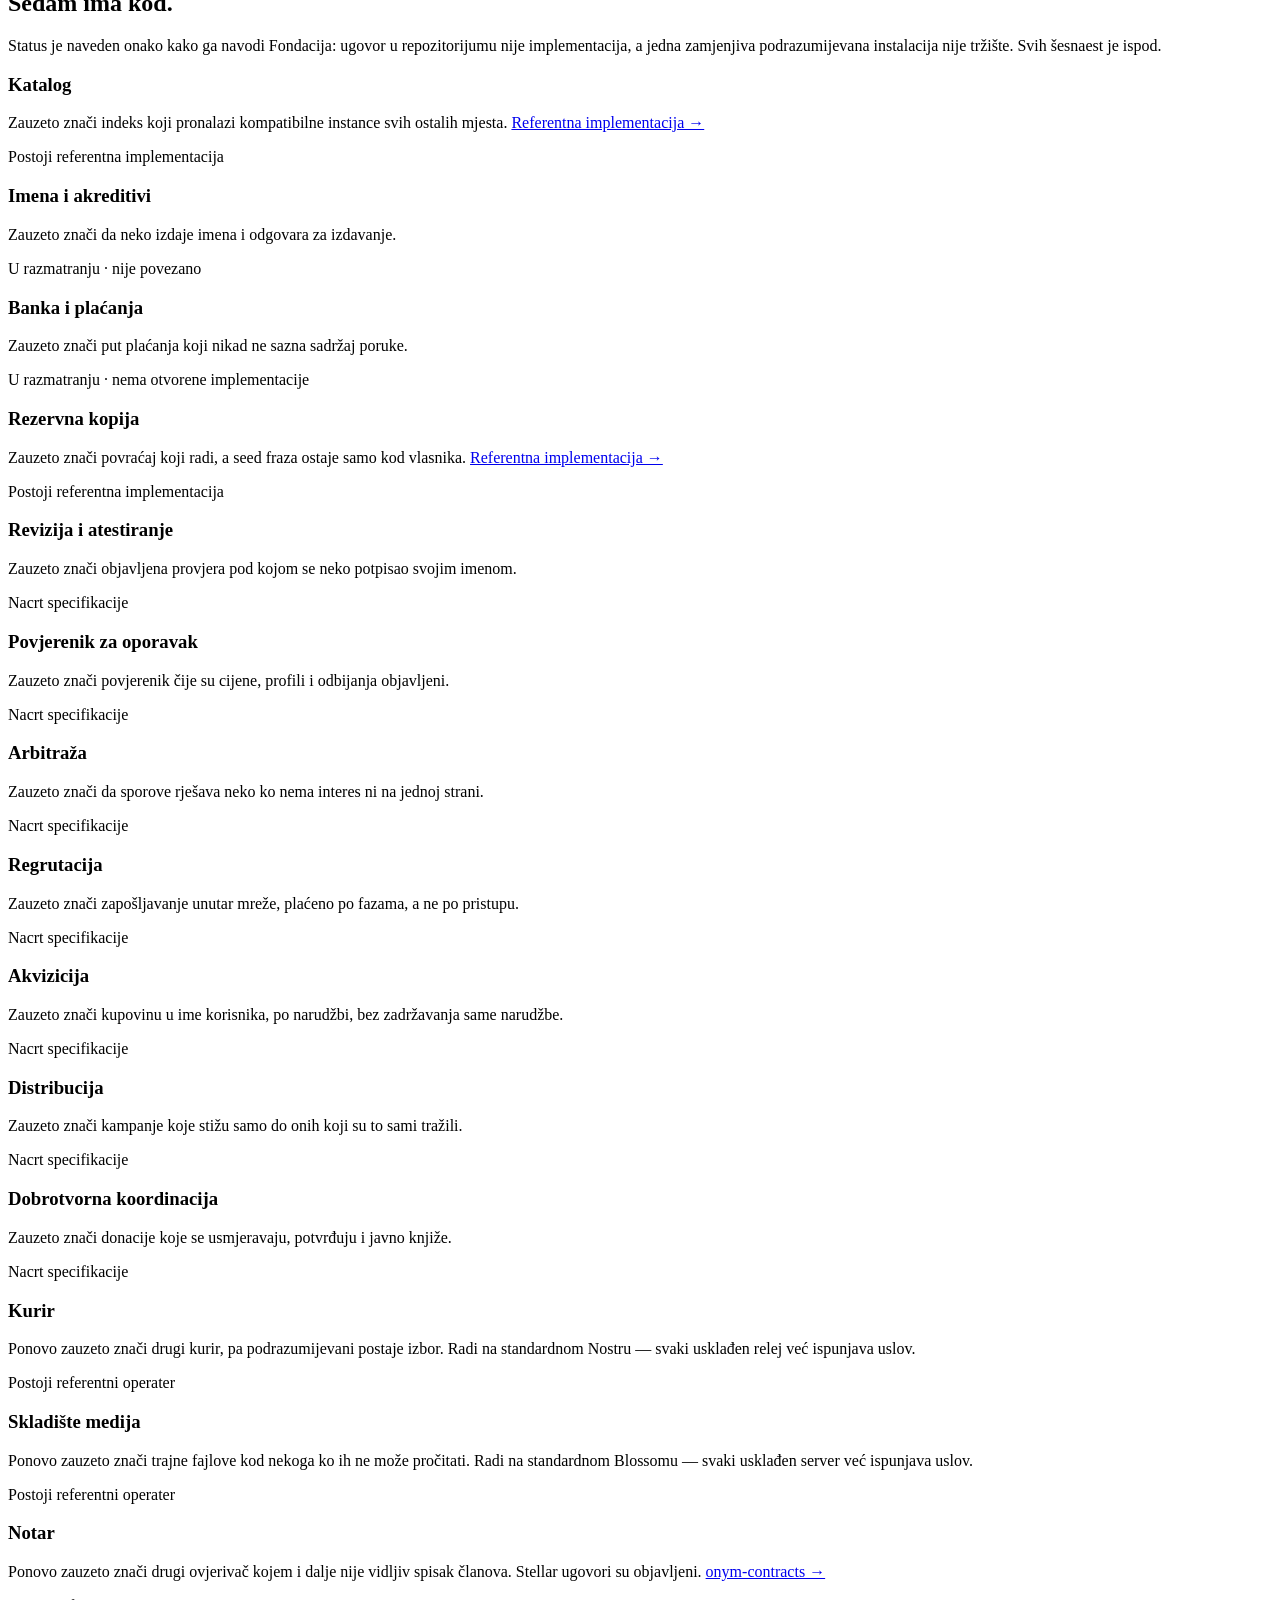
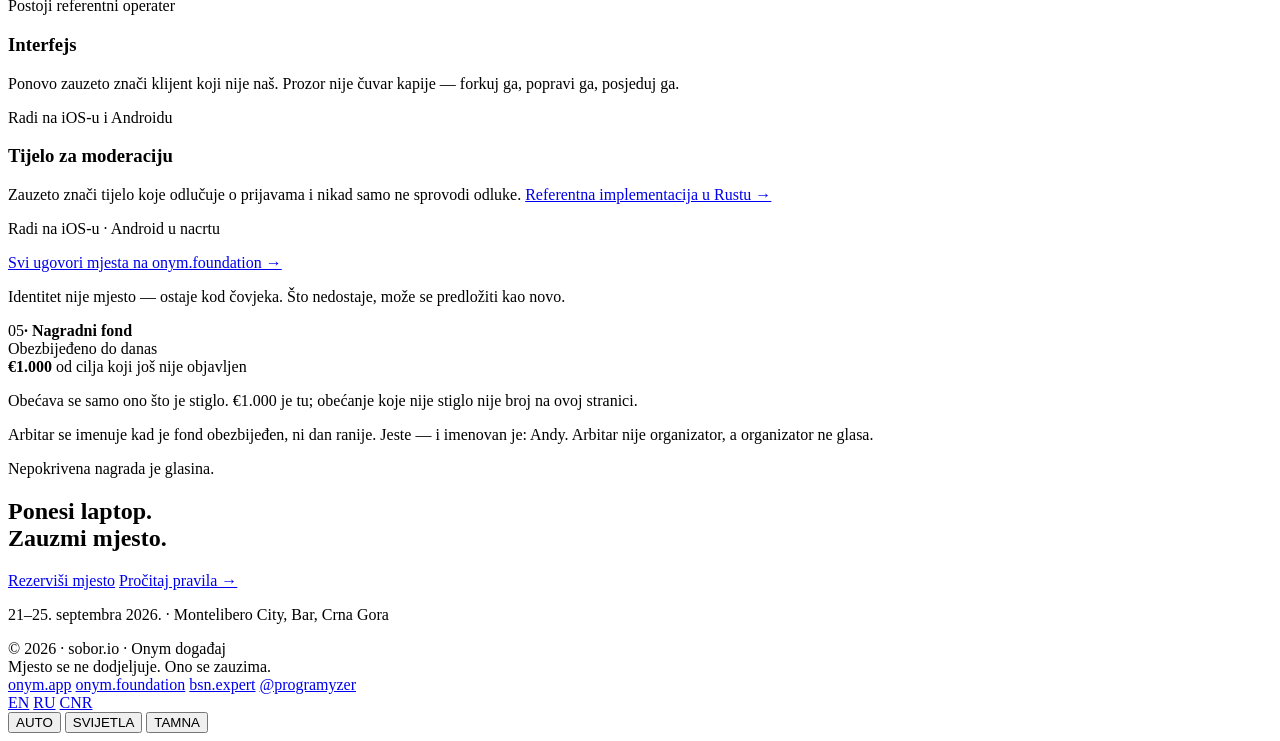
==== commit b1d2193a: "Put the team under the calendar; let the venue and the prize carry weight The status band said "Mont" ====
--- a/public/cnr/index.html
+++ b/public/cnr/index.html
@@ -96,23 +96,53 @@
     </div>
   </section>
 
+  <section class="band" id="people">
+    <div class="wrap">
+      <div class="eyebrow"><span>02</span><b>· Ko ovo vodi</b></div>
+      <h2>Jedan organizator.<br>Jedan arbitar.</h2>
+      <p class="section-lede">Dva imena, dva posla i zid između njih. Organizator obezbjeđuje prostor i skuplja fond. Arbitar odlučuje ko je pobijedio i duguje razloge.</p>
+      <div class="people-grid">
+        <div class="person">
+          <img class="portrait" src="/assets/rinat.jpg" width="480" height="480"
+               alt="Rinat, organizator" loading="lazy" decoding="async">
+          <div class="person-role">Organizator</div>
+          <h3>Rinat</h3>
+          <p>Obezbjeđuje prostor, skuplja fond i javlja se na pozive s ove stranice. Ne sudi i ne glasa.</p>
+          <p class="person-contact"><a href="https://t.me/programyzer" rel="me">@programyzer</a></p>
+        </div>
+        <div class="person">
+          <img class="portrait" src="/assets/andy.jpg" width="423" height="423"
+               alt="Andy, arbitar" loading="lazy" decoding="async">
+          <div class="person-role">Arbitar</div>
+          <h3>Andy</h3>
+          <p>Čita ono što je poslato i objavljuje odluku za svaki rad, s razlozima — prvo usklađenost, pa izdržljivost. I odbijanja se objavljuju.</p>
+        </div>
+      </div>
+      <p class="aph">Ko plaća, taj ne sudi.</p>
+    </div>
+  </section>
+
   <!-- The three questions that were open. A state flips in STATUS_STATE above and the
        paragraph gets rewritten in content/i18n.json. Do not soften these. -->
   <section class="status" id="status">
     <div class="wrap">
       <div class="status-stamp">Status · ažurirano 17. septembra 2026.</div>
       <div class="status-grid">
-        <div>
-          <span class="tag settled">Mjesto — Montelibero City</span>
-          <p>Sedmica je oduvijek bila fiksna. Sada je fiksan i prostor: Montelibero City, Bar. <a href="https://www.google.com/maps/place/Montelibero-City/@42.0326317,19.1635781,17z/data=!3m1!4b1!4m6!3m5!1s0x134e7345408cff31:0x4c5d231719f81f5e!8m2!3d42.0326317!4d19.166153">Otvori na mapi →</a></p>
-        </div>
-        <div>
-          <span class="tag settled">Arbitar — Andy</span>
-          <p>Fond je obezbijeđen, pa je arbitar imenovan — tačno kako je obećano. On nije organizator, a organizator ne glasa.</p>
-        </div>
-        <div>
-          <span class="tag settled">Nagradni fond — €1.000</span>
-          <p>€1.000 je stiglo i na računu je. Cilj kojem ide još nije objavljen.</p>
+        <div class="fact">
+          <div class="fact-value">Montelibero City</div>
+          <div class="fact-label"><i class="dot settled"></i>Mjesto · Bar, Crna Gora</div>
+          <p>Sedmica je oduvijek bila fiksna. Sada je fiksan i prostor.</p>
+          <p class="fact-link"><a href="https://www.google.com/maps/place/Montelibero-City/@42.0326317,19.1635781,17z/data=!3m1!4b1!4m6!3m5!1s0x134e7345408cff31:0x4c5d231719f81f5e!8m2!3d42.0326317!4d19.166153">Otvori na mapi →</a></p>
+        </div>
+        <div class="fact">
+          <div class="fact-value">Andy</div>
+          <div class="fact-label"><i class="dot settled"></i>Arbitar · imenovan</div>
+          <p>Imenovan jer je fond obezbijeđen — tim redom je i obećano. On nije organizator, a organizator ne glasa.</p>
+        </div>
+        <div class="fact fact-warm">
+          <div class="fact-value">€1.000</div>
+          <div class="fact-label"><i class="dot settled"></i>Nagradni fond · obezbijeđen</div>
+          <p>Stiglo i na računu je. Cilj kojem ide još nije objavljen.</p>
         </div>
       </div>
     </div>
@@ -120,7 +150,7 @@
 
   <section class="band" id="contest">
     <div class="wrap">
-      <div class="eyebrow"><span>02</span><b>· Takmičenje</b></div>
+      <div class="eyebrow"><span>03</span><b>· Takmičenje</b></div>
       <h2>Pet dana.<br>Po jedno mjesto.</h2>
       <p class="section-lede">Tim bilo koje veličine uzima jednu otvorenu ulogu i implementira je prema objavljenom ugovoru. Nema kategorija, nema teme, nema prezentacija. Mjesto je zauzeto kad nešto radi i kad neko sa strane može usmjeriti svoj klijent na njega.</p>
       <p class="after-grid" id="rules"><a href="#rules">Pročitaj pravila u cjelini →</a></p>
@@ -129,7 +159,7 @@
 
   <section class="band" id="seats">
     <div class="wrap">
-      <div class="eyebrow"><span>03</span><b>· Mjesta</b></div>
+      <div class="eyebrow"><span>04</span><b>· Mjesta</b></div>
       <h2>Šesnaest ugovora.<br>Sedam ima kod.</h2>
       <p class="section-lede">Status je naveden onako kako ga navodi Fondacija: ugovor u repozitorijumu nije implementacija, a jedna zamjenjiva podrazumijevana instalacija nije tržište. Svih šesnaest je ispod.</p>
       <div class="grid-4 seats-grid">
@@ -222,7 +252,7 @@
 
   <section class="band">
     <div class="wrap">
-      <div class="eyebrow"><span>04</span><b>· Nagradni fond</b></div>
+      <div class="eyebrow"><span>05</span><b>· Nagradni fond</b></div>
       <div class="fund">
         <div class="fund-label">Obezbijeđeno do danas</div>
         <!-- The figure is content/i18n.json fund.amount. The meter beneath it only
@@ -237,32 +267,6 @@
         </div>
         <p class="aph">Nepokrivena nagrada je glasina.</p>
       </div>
-    </div>
-  </section>
-
-  <section class="band" id="people">
-    <div class="wrap">
-      <div class="eyebrow"><span>05</span><b>· Ko ovo vodi</b></div>
-      <h2>Jedan organizator.<br>Jedan arbitar.</h2>
-      <p class="section-lede">Dva imena, dva posla i zid između njih. Organizator obezbjeđuje prostor i skuplja fond. Arbitar odlučuje ko je pobijedio i duguje razloge.</p>
-      <div class="people-grid">
-        <div class="card person">
-          <img class="portrait" src="/assets/rinat.jpg" width="480" height="480"
-               alt="Rinat, organizator" loading="lazy" decoding="async">
-          <div class="person-role">Organizator</div>
-          <h3>Rinat</h3>
-          <p>Obezbjeđuje prostor, skuplja fond i javlja se na pozive s ove stranice. Ne sudi i ne glasa.</p>
-          <p class="person-contact"><a href="https://t.me/programyzer" rel="me">@programyzer</a></p>
-        </div>
-        <div class="card person">
-          <img class="portrait" src="/assets/andy.jpg" width="423" height="423"
-               alt="Andy, arbitar" loading="lazy" decoding="async">
-          <div class="person-role">Arbitar</div>
-          <h3>Andy</h3>
-          <p>Čita ono što je poslato i objavljuje odluku za svaki rad, s razlozima — prvo usklađenost, pa izdržljivost. I odbijanja se objavljuju.</p>
-        </div>
-      </div>
-      <p class="aph">Ko plaća, taj ne sudi.</p>
     </div>
   </section>
 
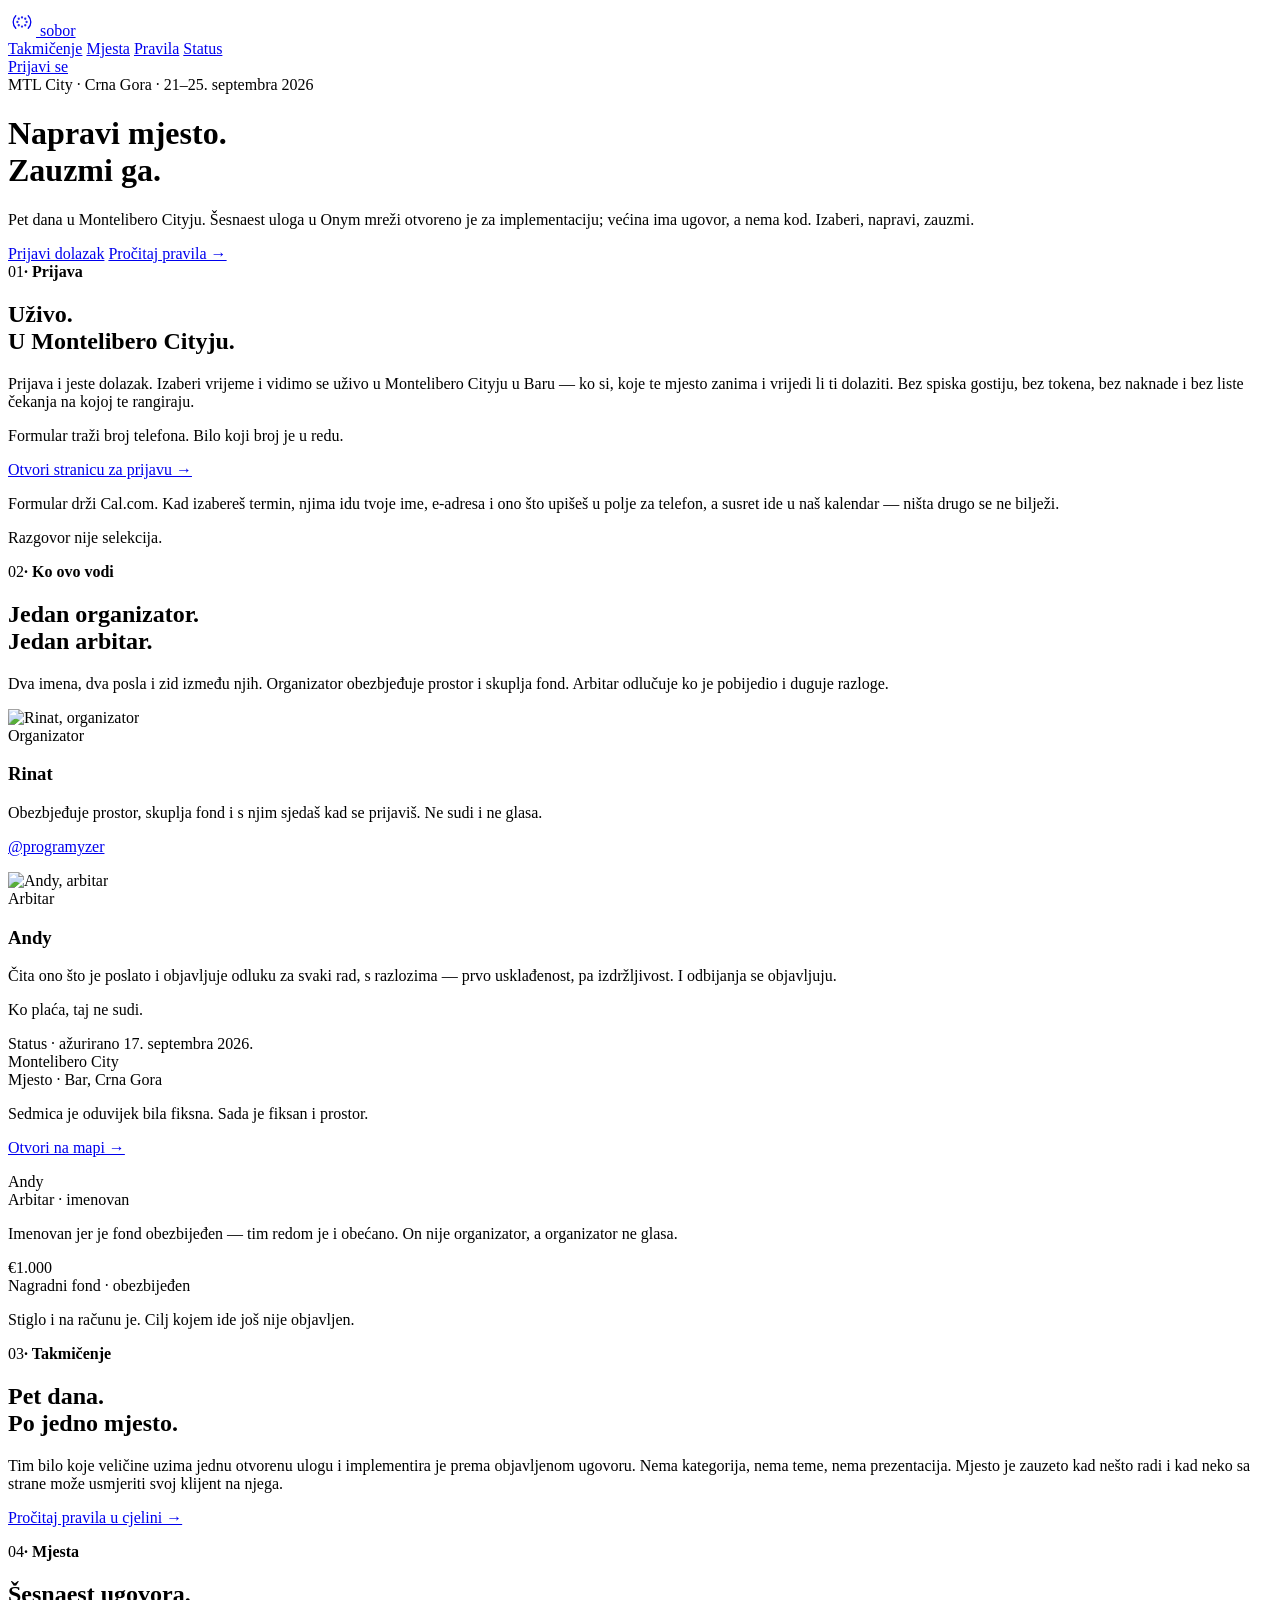
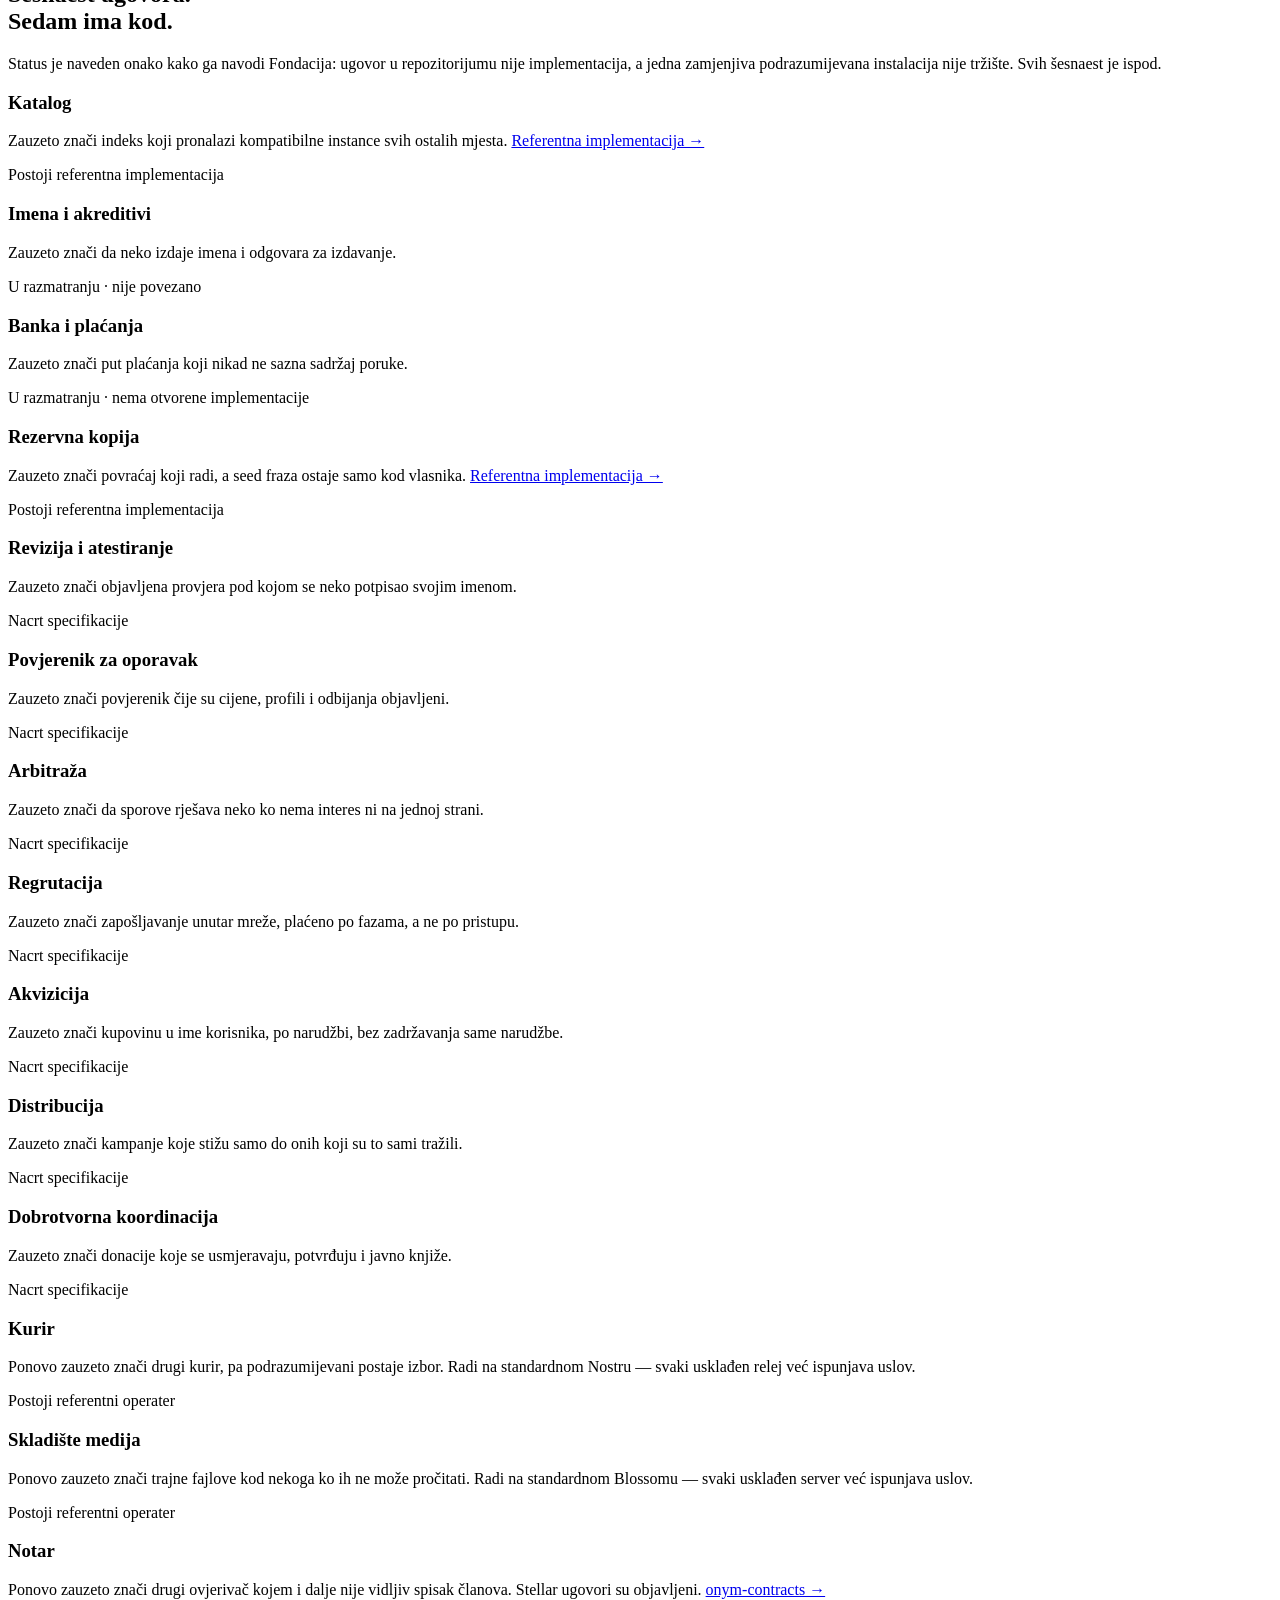
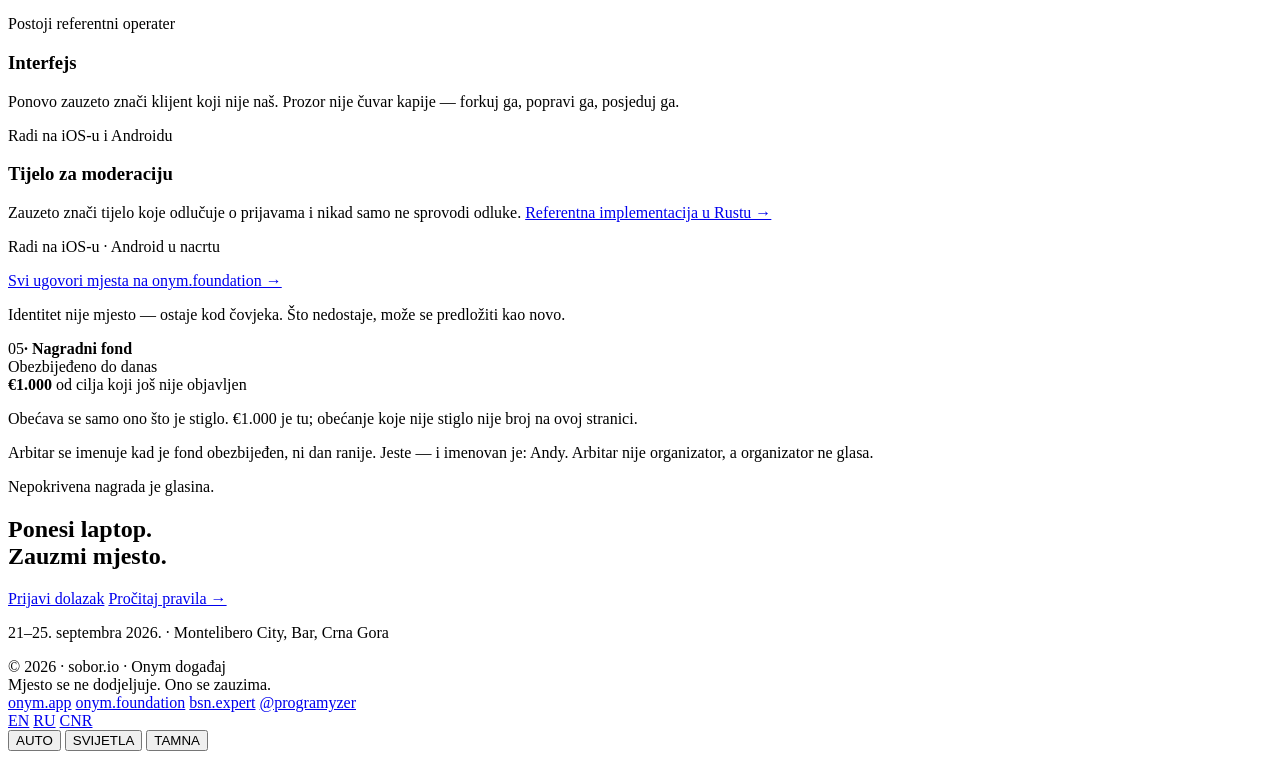
==== commit baf39dff: "Name the venue everywhere, and say the meeting is face to face "Five days in Bar" named the town; th" ====
--- a/public/cnr/index.html
+++ b/public/cnr/index.html
@@ -4,7 +4,7 @@
 <meta charset="utf-8"/>
 <meta name="viewport" content="width=device-width,initial-scale=1"/>
 <title>sobor — Napravi mjesto. Zauzmi ga.</title>
-<meta name="description" content="Petodnevno takmičenje u Baru, Crna Gora, 21–25. septembra 2026. Šesnaest uloga u Onym mreži otvoreno je za implementaciju. Napravi jednu, pokreni je, zadrži je."/>
+<meta name="description" content="Petodnevno takmičenje u Montelibero Cityju, Bar, Crna Gora, 21–25. septembra 2026. Šesnaest uloga u Onym mreži otvoreno je za implementaciju. Napravi jednu, pokreni je, zadrži je."/>
 <meta name="theme-color" content="#0e0e10" media="(prefers-color-scheme: dark)"/>
 <meta name="theme-color" content="#f5f5f7" media="(prefers-color-scheme: light)"/>
 <link rel="canonical" href="https://sobor.io/cnr/"/>
@@ -18,7 +18,7 @@
 <meta property="og:site_name" content="sobor"/>
 <meta property="og:locale" content="cnr"/>
 <meta property="og:title" content="sobor — Napravi mjesto. Zauzmi ga."/>
-<meta property="og:description" content="Pet dana u Baru. Šesnaest uloga u Onym mreži otvoreno je za implementaciju; većina ima ugovor, a nema kod."/>
+<meta property="og:description" content="Pet dana u Montelibero Cityju. Šesnaest uloga u Onym mreži otvoreno je za implementaciju; većina ima ugovor, a nema kod."/>
 <meta property="og:image" content="https://sobor.io/og-cnr.png"/>
 <meta property="og:image:type" content="image/png"/>
 <meta property="og:image:width" content="1200"/>
@@ -70,9 +70,9 @@
     <div class="hero-eyebrow">MTL City · Crna Gora · 21–25. septembra 2026</div>
     <h1>Napravi mjesto.<br>Zauzmi ga.</h1>
     <div class="hero-copy">
-      <p>Pet dana u Baru. Šesnaest uloga u Onym mreži otvoreno je za implementaciju; većina ima ugovor, a nema kod. Izaberi, napravi, zauzmi.</p>
+      <p>Pet dana u Montelibero Cityju. Šesnaest uloga u Onym mreži otvoreno je za implementaciju; većina ima ugovor, a nema kod. Izaberi, napravi, zauzmi.</p>
       <div class="hero-actions">
-        <a class="btn btn-primary" href="#book">Rezerviši mjesto</a>
+        <a class="btn btn-primary" href="#book">Prijavi dolazak</a>
         <a href="#rules">Pročitaj pravila →</a>
       </div>
     </div>
@@ -81,8 +81,8 @@
   <section class="band" id="book">
     <div class="wrap">
       <div class="eyebrow"><span>01</span><b>· Prijava</b></div>
-      <h2>Jedan razgovor.<br>Bez spiska gostiju.</h2>
-      <p class="section-lede">Izaberi vrijeme i popričaj s Rinatom prije nego sedmica počne — ko si, koje te mjesto zanima i vrijedi li ti dolaziti. Bez tokena, bez naknade i bez liste čekanja na kojoj te rangiraju.</p>
+      <h2>Uživo.<br>U Montelibero Cityju.</h2>
+      <p class="section-lede">Prijava i jeste dolazak. Izaberi vrijeme i vidimo se uživo u Montelibero Cityju u Baru — ko si, koje te mjesto zanima i vrijedi li ti dolaziti. Bez spiska gostiju, bez tokena, bez naknade i bez liste čekanja na kojoj te rangiraju.</p>
       <!-- assets/cal.js mounts the Cal.com inline embed here and reads the event off
            these data attributes, so content/build.py stays the only place the link is
            written. The link underneath is not a fallback that JS removes: it stays, so
@@ -91,7 +91,7 @@
            data-cal-link="enikeev/sobor" data-cal-namespace="sobor"></div>
       <p class="after-grid">Formular traži broj telefona. Bilo koji broj je u redu.</p>
       <p class="after-grid"><a href="https://cal.com/enikeev/sobor">Otvori stranicu za prijavu →</a></p>
-      <p class="after-grid">Formular drži Cal.com. Kad izabereš termin, njima idu tvoje ime, e-adresa i ono što upišeš u polje za telefon, a poziv ide u naš kalendar — ništa drugo se ne bilježi.</p>
+      <p class="after-grid">Formular drži Cal.com. Kad izabereš termin, njima idu tvoje ime, e-adresa i ono što upišeš u polje za telefon, a susret ide u naš kalendar — ništa drugo se ne bilježi.</p>
       <p class="aph book-aph">Razgovor nije selekcija.</p>
     </div>
   </section>
@@ -105,17 +105,21 @@
         <div class="person">
           <img class="portrait" src="/assets/rinat.jpg" width="480" height="480"
                alt="Rinat, organizator" loading="lazy" decoding="async">
-          <div class="person-role">Organizator</div>
-          <h3>Rinat</h3>
-          <p>Obezbjeđuje prostor, skuplja fond i javlja se na pozive s ove stranice. Ne sudi i ne glasa.</p>
-          <p class="person-contact"><a href="https://t.me/programyzer" rel="me">@programyzer</a></p>
+          <div>
+            <div class="person-role">Organizator</div>
+            <h3>Rinat</h3>
+            <p>Obezbjeđuje prostor, skuplja fond i s njim sjedaš kad se prijaviš. Ne sudi i ne glasa.</p>
+            <p class="person-contact"><a href="https://t.me/programyzer" rel="me">@programyzer</a></p>
+          </div>
         </div>
         <div class="person">
           <img class="portrait" src="/assets/andy.jpg" width="423" height="423"
                alt="Andy, arbitar" loading="lazy" decoding="async">
-          <div class="person-role">Arbitar</div>
-          <h3>Andy</h3>
-          <p>Čita ono što je poslato i objavljuje odluku za svaki rad, s razlozima — prvo usklađenost, pa izdržljivost. I odbijanja se objavljuju.</p>
+          <div>
+            <div class="person-role">Arbitar</div>
+            <h3>Andy</h3>
+            <p>Čita ono što je poslato i objavljuje odluku za svaki rad, s razlozima — prvo usklađenost, pa izdržljivost. I odbijanja se objavljuju.</p>
+          </div>
         </div>
       </div>
       <p class="aph">Ko plaća, taj ne sudi.</p>
@@ -274,7 +278,7 @@
     <div>
       <h2>Ponesi laptop.<br>Zauzmi mjesto.</h2>
       <div class="closing-actions">
-        <a class="btn btn-primary" href="#book">Rezerviši mjesto</a>
+        <a class="btn btn-primary" href="#book">Prijavi dolazak</a>
         <a href="#rules">Pročitaj pravila →</a>
       </div>
       <p class="when">21–25. septembra 2026. · Montelibero City, Bar, Crna Gora</p>
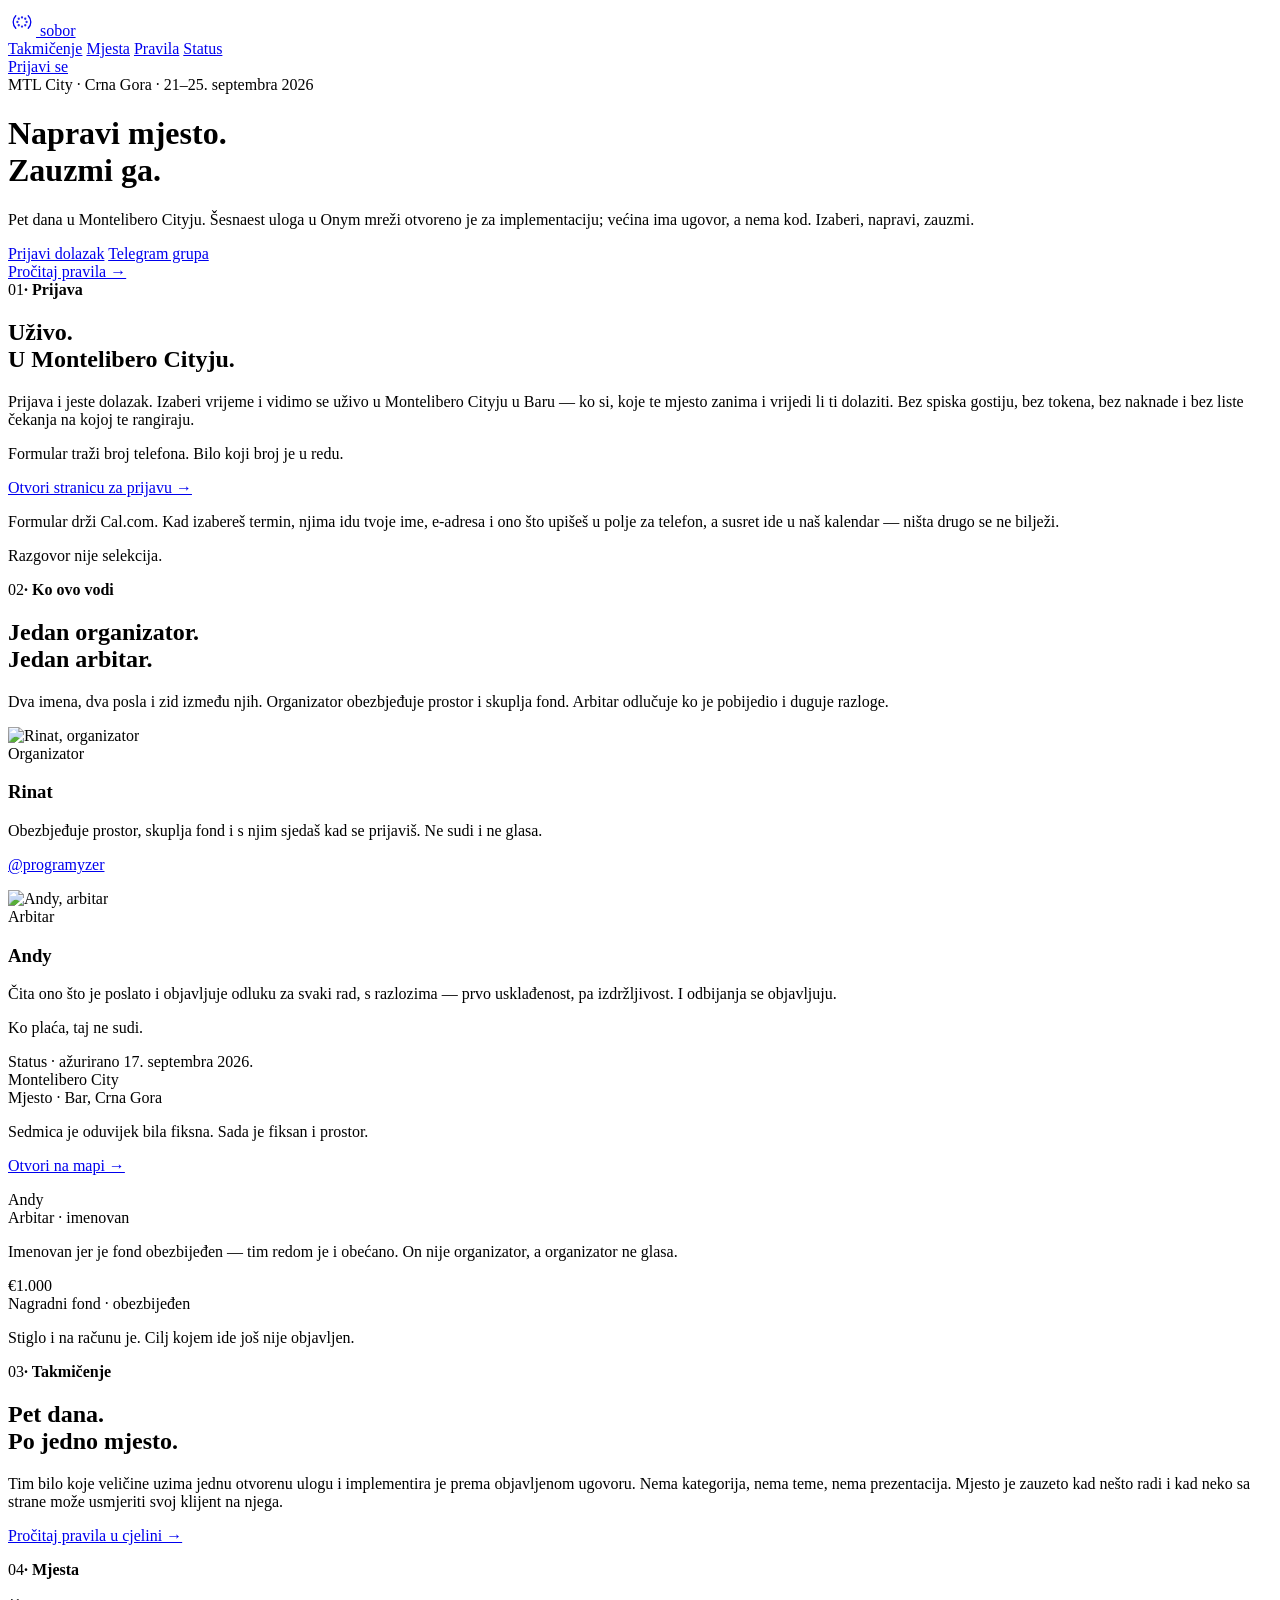
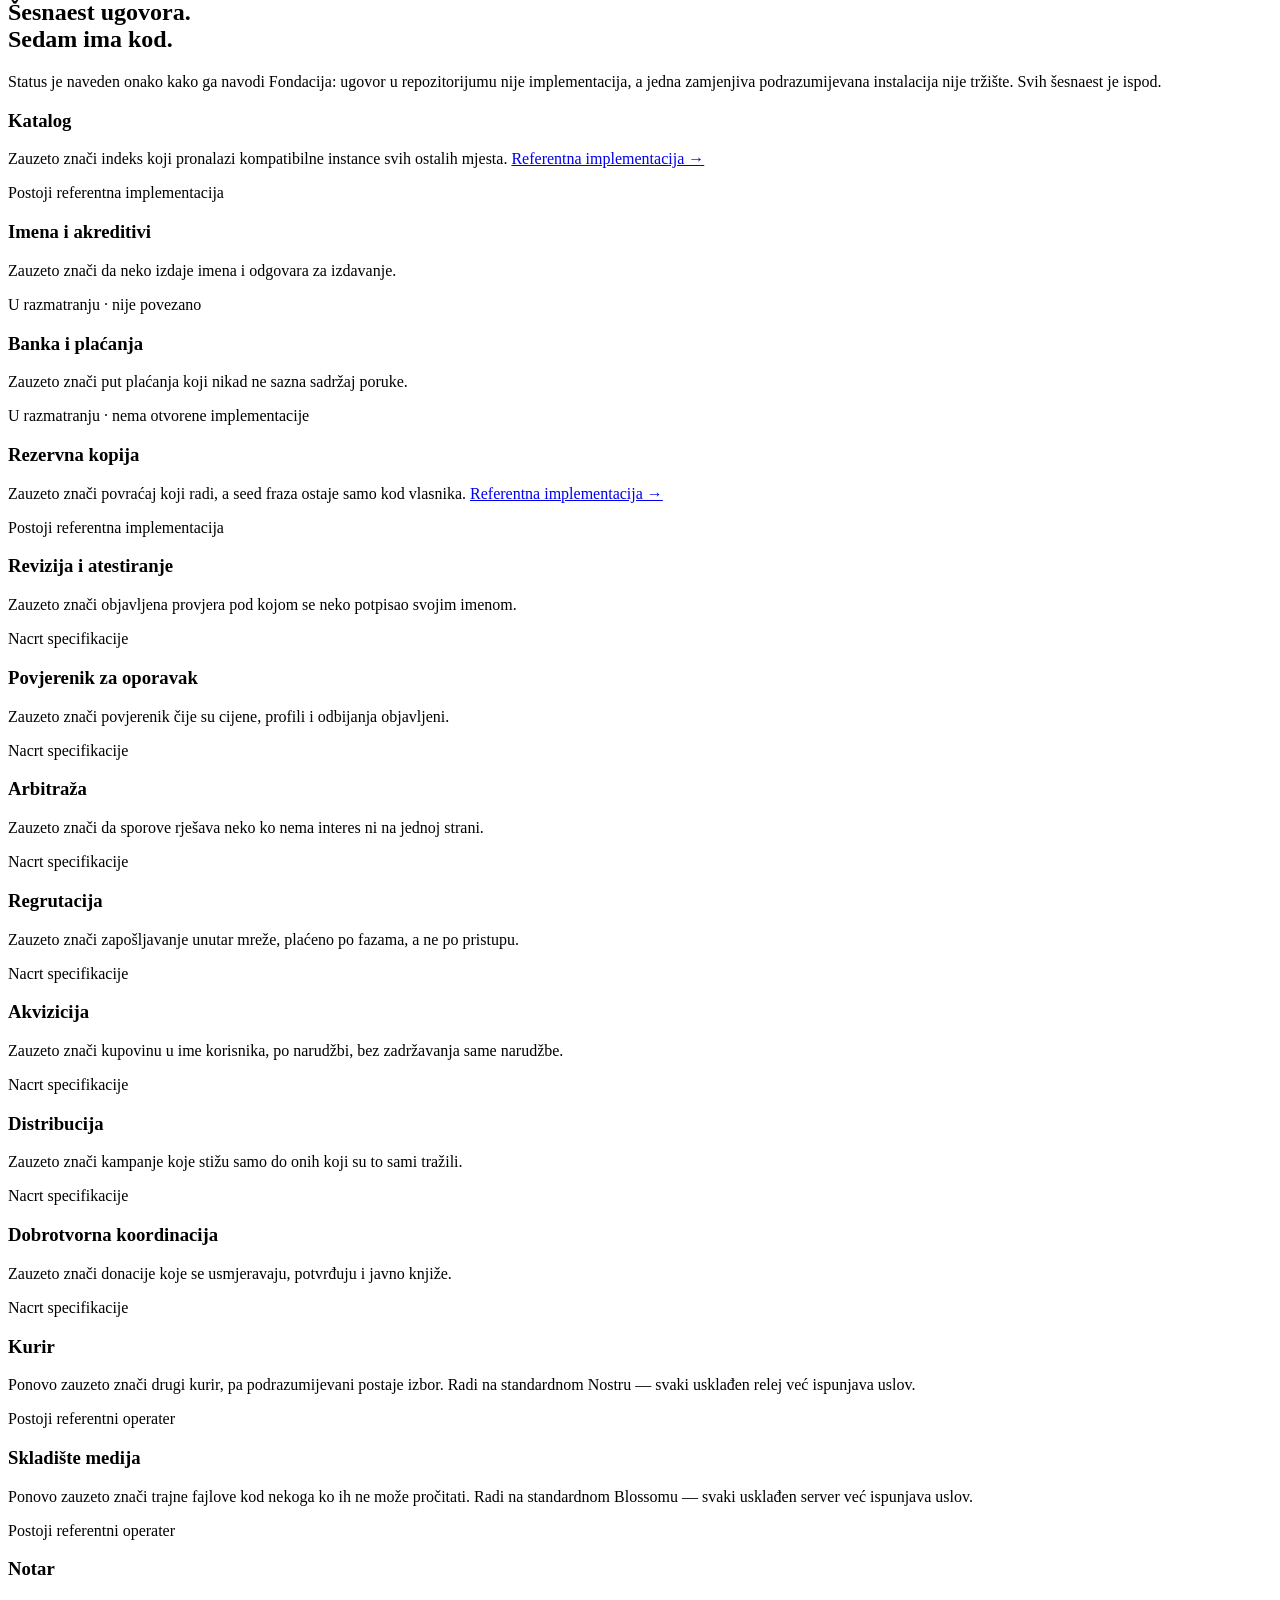
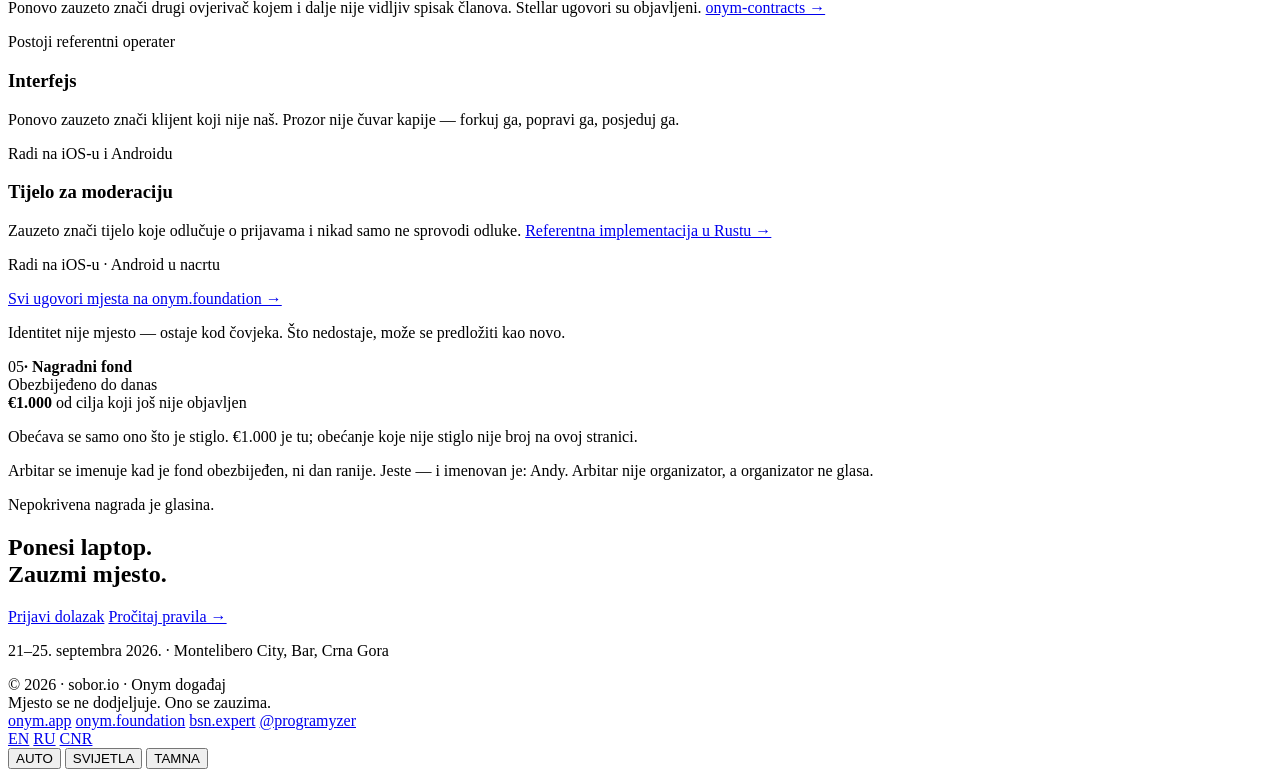
==== commit e817c4a7: "Put the Telegram group beside the hero CTA t.me/onymsobor, as a second button next to "Book to atten" ====
--- a/public/cnr/index.html
+++ b/public/cnr/index.html
@@ -72,7 +72,10 @@
     <div class="hero-copy">
       <p>Pet dana u Montelibero Cityju. Šesnaest uloga u Onym mreži otvoreno je za implementaciju; većina ima ugovor, a nema kod. Izaberi, napravi, zauzmi.</p>
       <div class="hero-actions">
-        <a class="btn btn-primary" href="#book">Prijavi dolazak</a>
+        <div class="hero-buttons">
+          <a class="btn btn-primary" href="#book">Prijavi dolazak</a>
+          <a class="btn btn-secondary" href="https://t.me/onymsobor">Telegram grupa</a>
+        </div>
         <a href="#rules">Pročitaj pravila →</a>
       </div>
     </div>
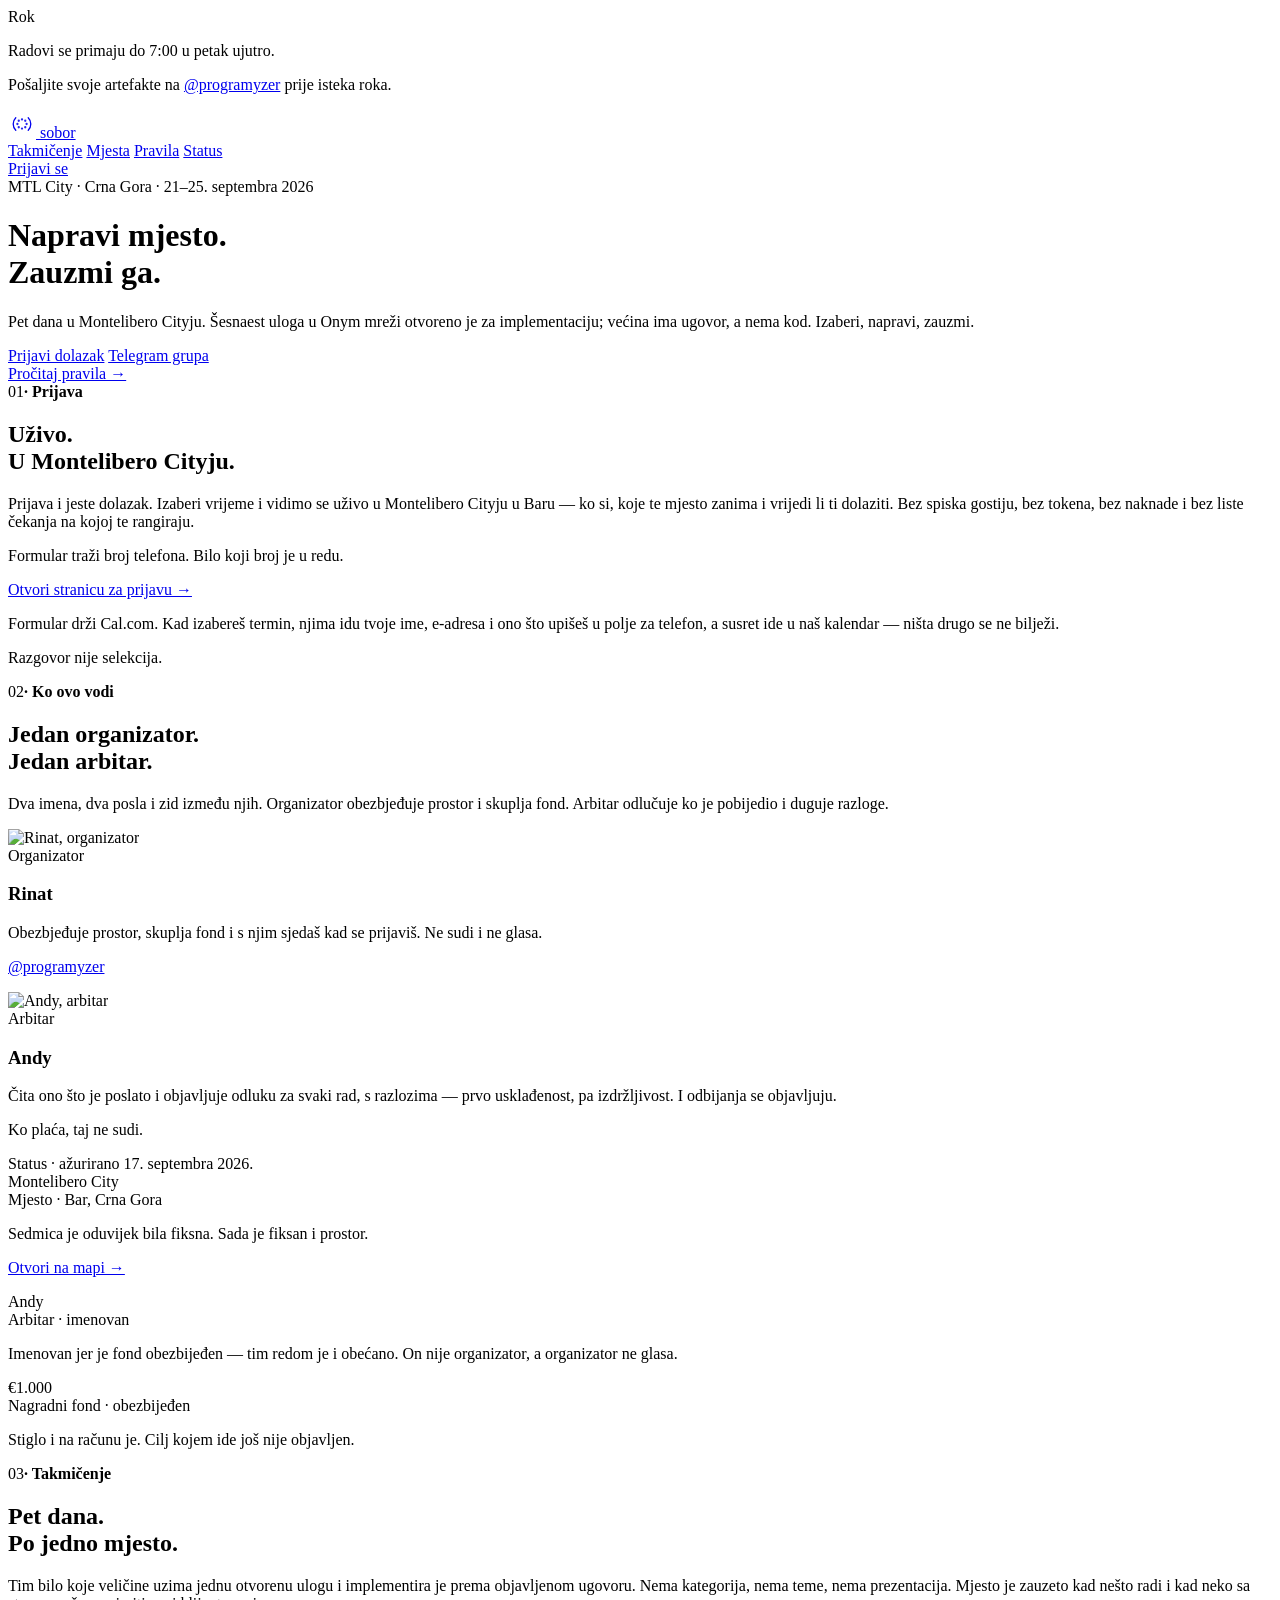
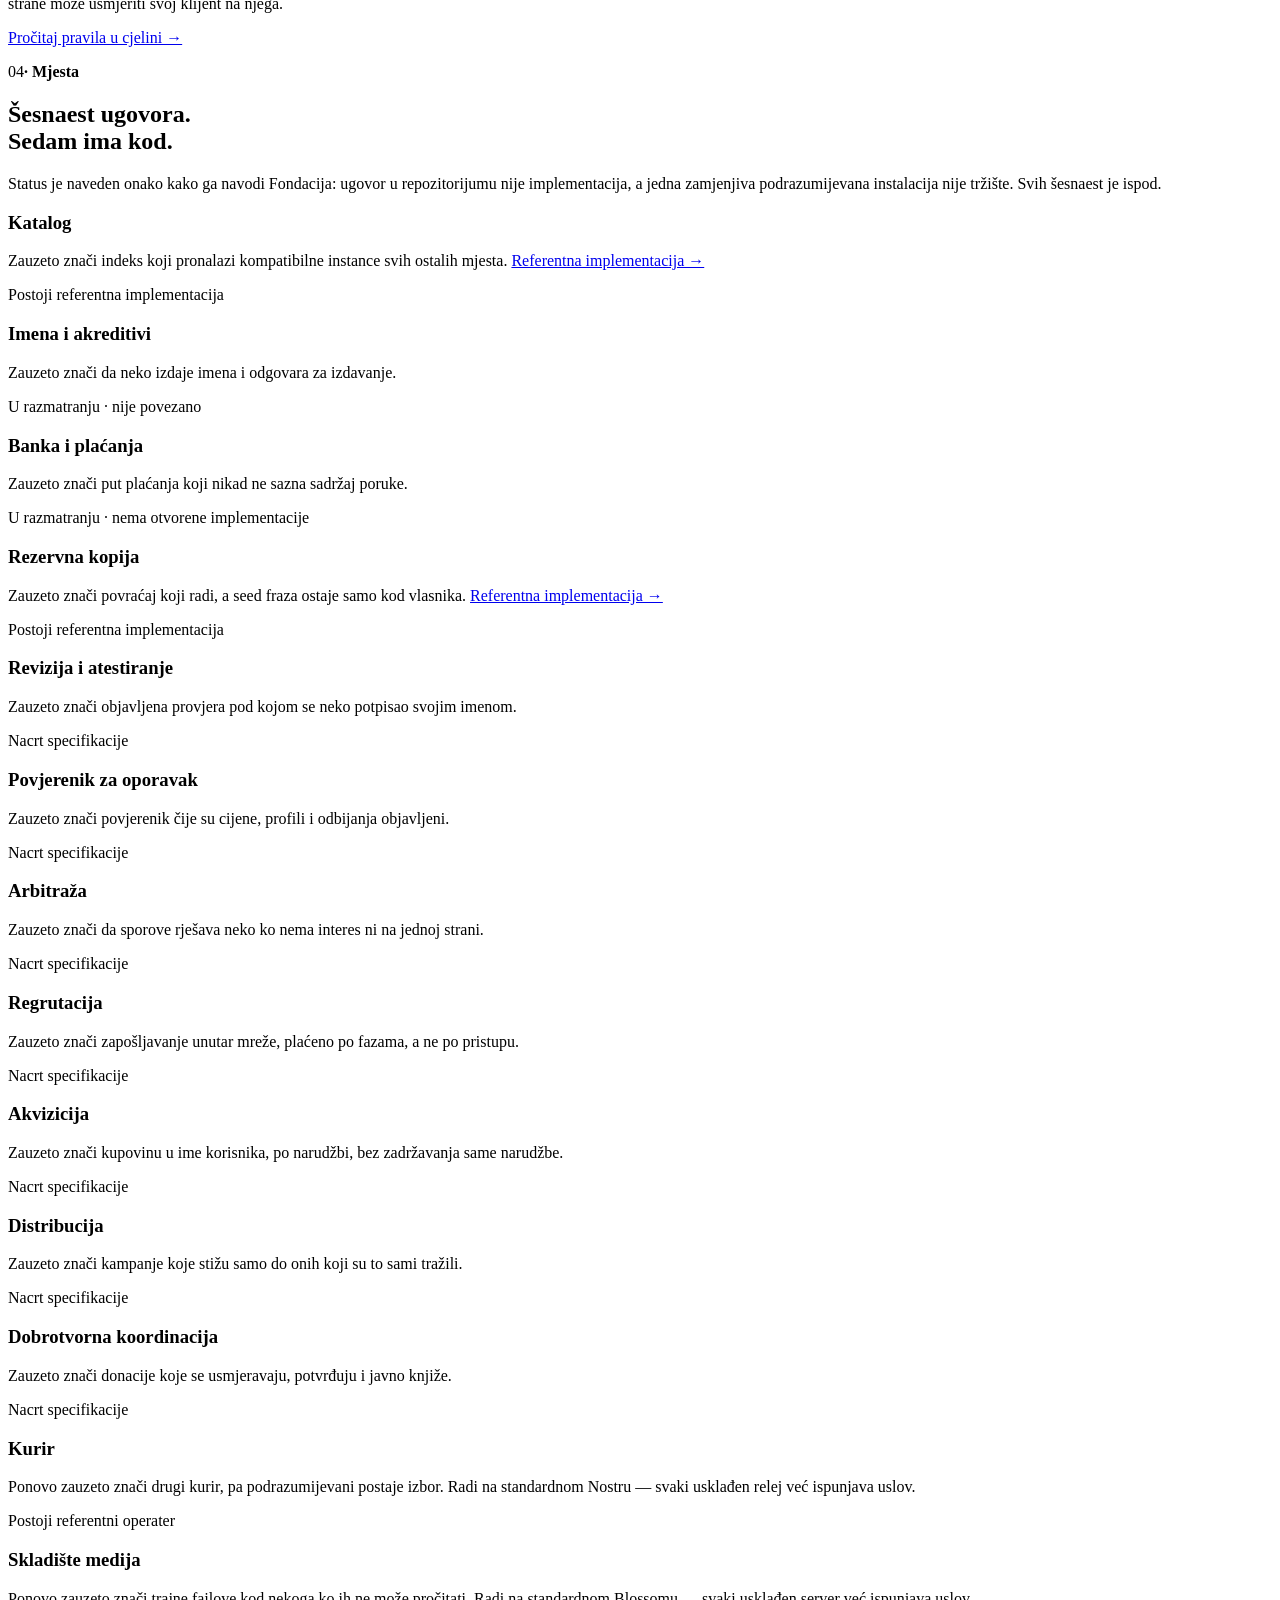
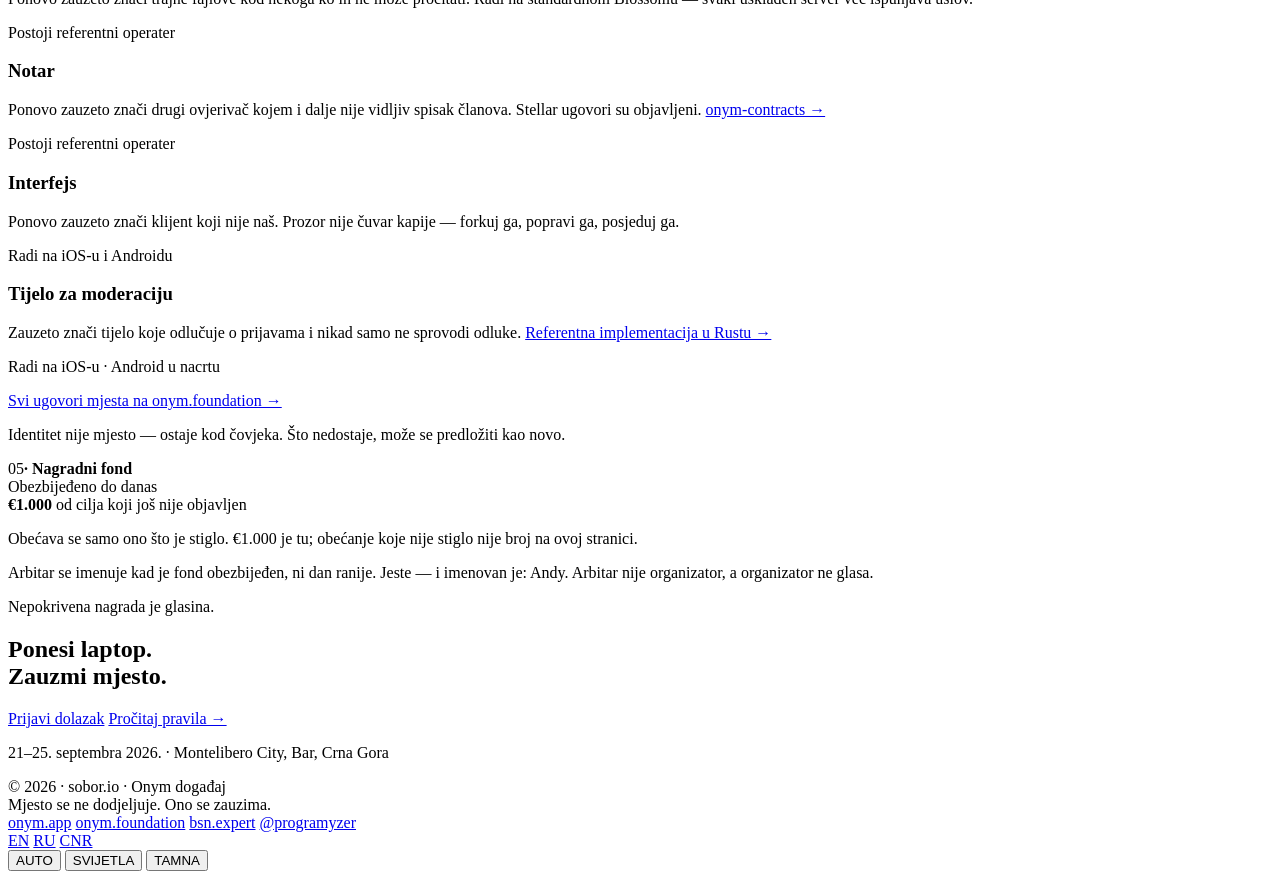
==== commit 6b33d3d5: "Put the submission deadline above everything The strip sits above the sticky nav, so it is read firs" ====
--- a/public/cnr/index.html
+++ b/public/cnr/index.html
@@ -36,6 +36,18 @@
 </head>
 <body>
 
+<!-- The submission deadline. Above the nav and not sticky: it is the first thing
+     read, not a thing that follows you down the page. -->
+<div class="notice">
+  <div class="wrap">
+    <div class="notice-label">Rok</div>
+    <div class="notice-body">
+      <p>Radovi se primaju do 7:00 u petak ujutro.</p>
+      <p>Pošaljite svoje artefakte na <a href="https://t.me/programyzer" rel="me">@programyzer</a> prije isteka roka.</p>
+    </div>
+  </div>
+</div>
+
 <header class="nav">
   <div class="wrap">
     <a class="brand" href="/cnr/" aria-label="sobor — početna">
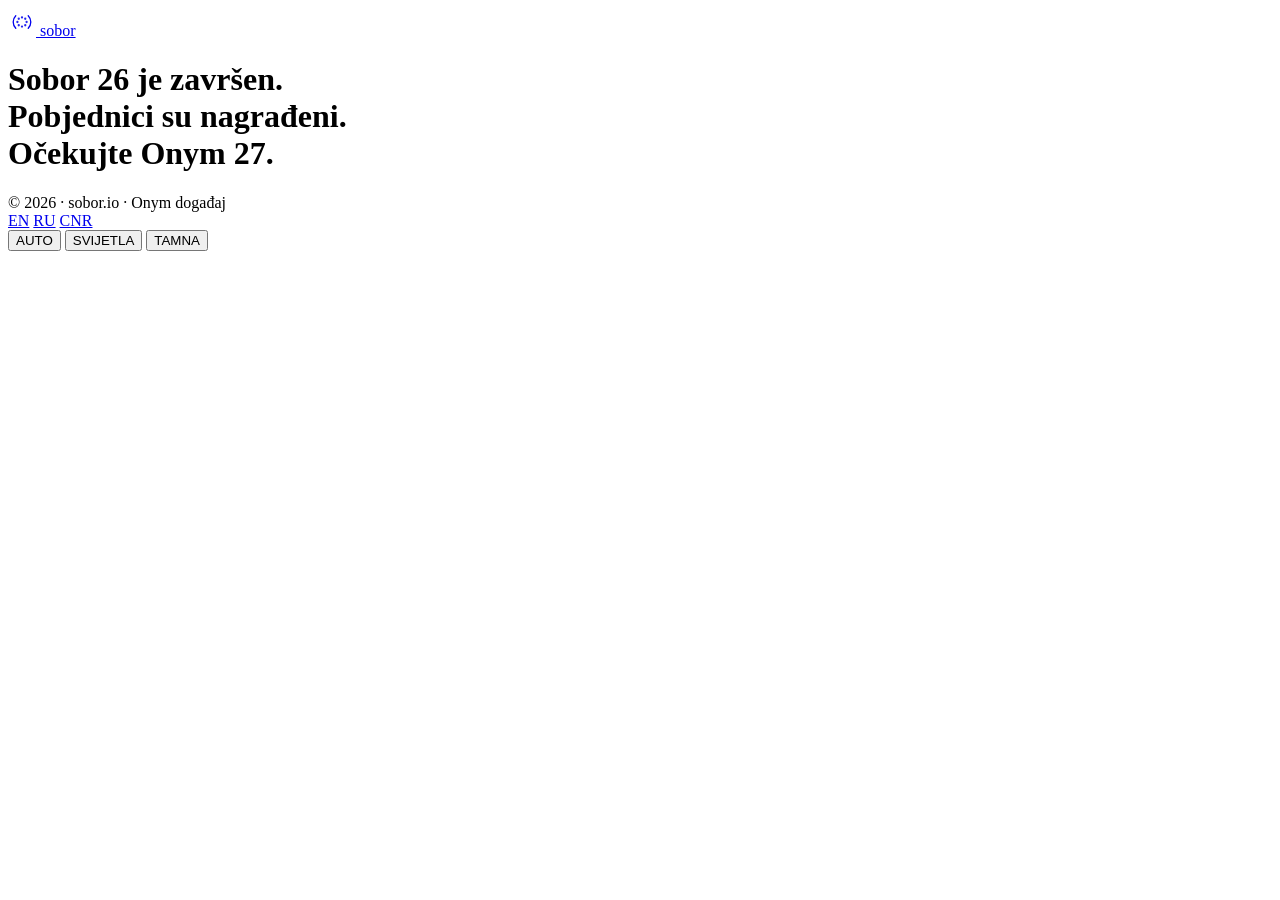
==== commit 87aeb494: "Cut the site down to one screen: Sobor 26 is over The contest ran 21-25 September and the winners we" ====
--- a/public/cnr/index.html
+++ b/public/cnr/index.html
@@ -3,8 +3,8 @@
 <head>
 <meta charset="utf-8"/>
 <meta name="viewport" content="width=device-width,initial-scale=1"/>
-<title>sobor — Napravi mjesto. Zauzmi ga.</title>
-<meta name="description" content="Petodnevno takmičenje u Montelibero Cityju, Bar, Crna Gora, 21–25. septembra 2026. Šesnaest uloga u Onym mreži otvoreno je za implementaciju. Napravi jednu, pokreni je, zadrži je."/>
+<title>sobor — Sobor 26 je završen. Pobjednici su nagrađeni.</title>
+<meta name="description" content="Sobor 26 je završen. Pobjednici su nagrađeni. Očekujte Onym 27."/>
 <meta name="theme-color" content="#0e0e10" media="(prefers-color-scheme: dark)"/>
 <meta name="theme-color" content="#f5f5f7" media="(prefers-color-scheme: light)"/>
 <link rel="canonical" href="https://sobor.io/cnr/"/>
@@ -17,13 +17,13 @@
 <meta property="og:url" content="https://sobor.io/cnr/"/>
 <meta property="og:site_name" content="sobor"/>
 <meta property="og:locale" content="cnr"/>
-<meta property="og:title" content="sobor — Napravi mjesto. Zauzmi ga."/>
-<meta property="og:description" content="Pet dana u Montelibero Cityju. Šesnaest uloga u Onym mreži otvoreno je za implementaciju; većina ima ugovor, a nema kod."/>
+<meta property="og:title" content="sobor — Sobor 26 je završen. Pobjednici su nagrađeni."/>
+<meta property="og:description" content="Sobor 26 je završen. Pobjednici su nagrađeni. Očekujte Onym 27."/>
 <meta property="og:image" content="https://sobor.io/og-cnr.png"/>
 <meta property="og:image:type" content="image/png"/>
 <meta property="og:image:width" content="1200"/>
 <meta property="og:image:height" content="630"/>
-<meta property="og:image:alt" content="Napravi mjesto. Zauzmi ga. — MTL City · Crna Gora · 21–25. septembra 2026"/>
+<meta property="og:image:alt" content="Sobor 26 je završen. Pobjednici su nagrađeni. Očekujte Onym 27."/>
 <meta name="twitter:card" content="summary_large_image"/>
 <meta name="twitter:image" content="https://sobor.io/og-cnr.png"/>
 <link rel="icon" href="/favicon.ico" sizes="48x48"/>
@@ -36,22 +36,8 @@
 </head>
 <body>
 
-<!-- The submission deadline. Above the nav and not sticky: it is the first thing
-     read, not a thing that follows you down the page. -->
-<div class="notice">
-  <div class="wrap">
-    <div class="notice-label">Rok</div>
-    <div class="notice-body">
-      <p>Radovi se primaju do 7:00 u petak ujutro.</p>
-      <p>Pošaljite svoje artefakte na <a href="https://t.me/programyzer" rel="me">@programyzer</a> prije isteka roka.</p>
-    </div>
-  </div>
-</div>
-
-<header class="nav">
-  <div class="wrap">
-    <a class="brand" href="/cnr/" aria-label="sobor — početna">
-      <svg width="28" height="28" viewBox="0 0 28 28" aria-hidden="true">
+<a class="brand" href="/cnr/" aria-label="sobor — početna">
+  <svg width="28" height="28" viewBox="0 0 28 28" aria-hidden="true">
         <rect x=".5" y=".5" width="27" height="27" rx="6.2" fill="none" stroke="var(--on-hairline-strong)"></rect>
         <g transform="rotate(45 14 14)" fill="none" stroke="currentColor" stroke-width="1.3" stroke-linecap="round">
           <path d="M14 5.2A8.8 8.8 0 0 1 22.8 14"></path>
@@ -64,274 +50,27 @@
           <circle cx="14" cy="9.4" r="1.15"></circle><circle cx="17.25" cy="10.75" r="1.15"></circle>
         </g>
       </svg>
-      <span>sobor</span>
-    </a>
-    <nav class="nav-links">
-      <a href="#contest">Takmičenje</a>
-      <a href="#seats">Mjesta</a>
-      <a href="#rules">Pravila</a>
-      <a href="#status">Status</a>
-    </nav>
-    <div class="nav-cta"><a class="btn-pill" href="#book">Prijavi se</a></div>
-  </div>
-</header>
+  <span>sobor</span>
+</a>
 
 <main id="main">
-
-  <div class="hero">
-    <div class="hero-eyebrow">MTL City · Crna Gora · 21–25. septembra 2026</div>
-    <h1>Napravi mjesto.<br>Zauzmi ga.</h1>
-    <div class="hero-copy">
-      <p>Pet dana u Montelibero Cityju. Šesnaest uloga u Onym mreži otvoreno je za implementaciju; većina ima ugovor, a nema kod. Izaberi, napravi, zauzmi.</p>
-      <div class="hero-actions">
-        <div class="hero-buttons">
-          <a class="btn btn-primary" href="#book">Prijavi dolazak</a>
-          <a class="btn btn-secondary" href="https://t.me/onymsobor">Telegram grupa</a>
-        </div>
-        <a href="#rules">Pročitaj pravila →</a>
-      </div>
-    </div>
-  </div>
-
-  <section class="band" id="book">
-    <div class="wrap">
-      <div class="eyebrow"><span>01</span><b>· Prijava</b></div>
-      <h2>Uživo.<br>U Montelibero Cityju.</h2>
-      <p class="section-lede">Prijava i jeste dolazak. Izaberi vrijeme i vidimo se uživo u Montelibero Cityju u Baru — ko si, koje te mjesto zanima i vrijedi li ti dolaziti. Bez spiska gostiju, bez tokena, bez naknade i bez liste čekanja na kojoj te rangiraju.</p>
-      <!-- assets/cal.js mounts the Cal.com inline embed here and reads the event off
-           these data attributes, so content/build.py stays the only place the link is
-           written. The link underneath is not a fallback that JS removes: it stays, so
-           the booking page is reachable with the embed blocked or failing to load. -->
-      <div class="cal-mount" id="cal-mount"
-           data-cal-link="enikeev/sobor" data-cal-namespace="sobor"></div>
-      <p class="after-grid">Formular traži broj telefona. Bilo koji broj je u redu.</p>
-      <p class="after-grid"><a href="https://cal.com/enikeev/sobor">Otvori stranicu za prijavu →</a></p>
-      <p class="after-grid">Formular drži Cal.com. Kad izabereš termin, njima idu tvoje ime, e-adresa i ono što upišeš u polje za telefon, a susret ide u naš kalendar — ništa drugo se ne bilježi.</p>
-      <p class="aph book-aph">Razgovor nije selekcija.</p>
-    </div>
-  </section>
-
-  <section class="band" id="people">
-    <div class="wrap">
-      <div class="eyebrow"><span>02</span><b>· Ko ovo vodi</b></div>
-      <h2>Jedan organizator.<br>Jedan arbitar.</h2>
-      <p class="section-lede">Dva imena, dva posla i zid između njih. Organizator obezbjeđuje prostor i skuplja fond. Arbitar odlučuje ko je pobijedio i duguje razloge.</p>
-      <div class="people-grid">
-        <div class="person">
-          <img class="portrait" src="/assets/rinat.jpg" width="480" height="480"
-               alt="Rinat, organizator" loading="lazy" decoding="async">
-          <div>
-            <div class="person-role">Organizator</div>
-            <h3>Rinat</h3>
-            <p>Obezbjeđuje prostor, skuplja fond i s njim sjedaš kad se prijaviš. Ne sudi i ne glasa.</p>
-            <p class="person-contact"><a href="https://t.me/programyzer" rel="me">@programyzer</a></p>
-          </div>
-        </div>
-        <div class="person">
-          <img class="portrait" src="/assets/andy.jpg" width="423" height="423"
-               alt="Andy, arbitar" loading="lazy" decoding="async">
-          <div>
-            <div class="person-role">Arbitar</div>
-            <h3>Andy</h3>
-            <p>Čita ono što je poslato i objavljuje odluku za svaki rad, s razlozima — prvo usklađenost, pa izdržljivost. I odbijanja se objavljuju.</p>
-          </div>
-        </div>
-      </div>
-      <p class="aph">Ko plaća, taj ne sudi.</p>
-    </div>
-  </section>
-
-  <!-- The three questions that were open. A state flips in STATUS_STATE above and the
-       paragraph gets rewritten in content/i18n.json. Do not soften these. -->
-  <section class="status" id="status">
-    <div class="wrap">
-      <div class="status-stamp">Status · ažurirano 17. septembra 2026.</div>
-      <div class="status-grid">
-        <div class="fact">
-          <div class="fact-value">Montelibero City</div>
-          <div class="fact-label"><i class="dot settled"></i>Mjesto · Bar, Crna Gora</div>
-          <p>Sedmica je oduvijek bila fiksna. Sada je fiksan i prostor.</p>
-          <p class="fact-link"><a href="https://www.google.com/maps/place/Montelibero-City/@42.0326317,19.1635781,17z/data=!3m1!4b1!4m6!3m5!1s0x134e7345408cff31:0x4c5d231719f81f5e!8m2!3d42.0326317!4d19.166153">Otvori na mapi →</a></p>
-        </div>
-        <div class="fact">
-          <div class="fact-value">Andy</div>
-          <div class="fact-label"><i class="dot settled"></i>Arbitar · imenovan</div>
-          <p>Imenovan jer je fond obezbijeđen — tim redom je i obećano. On nije organizator, a organizator ne glasa.</p>
-        </div>
-        <div class="fact fact-warm">
-          <div class="fact-value">€1.000</div>
-          <div class="fact-label"><i class="dot settled"></i>Nagradni fond · obezbijeđen</div>
-          <p>Stiglo i na računu je. Cilj kojem ide još nije objavljen.</p>
-        </div>
-      </div>
-    </div>
-  </section>
-
-  <section class="band" id="contest">
-    <div class="wrap">
-      <div class="eyebrow"><span>03</span><b>· Takmičenje</b></div>
-      <h2>Pet dana.<br>Po jedno mjesto.</h2>
-      <p class="section-lede">Tim bilo koje veličine uzima jednu otvorenu ulogu i implementira je prema objavljenom ugovoru. Nema kategorija, nema teme, nema prezentacija. Mjesto je zauzeto kad nešto radi i kad neko sa strane može usmjeriti svoj klijent na njega.</p>
-      <p class="after-grid" id="rules"><a href="#rules">Pročitaj pravila u cjelini →</a></p>
-    </div>
-  </section>
-
-  <section class="band" id="seats">
-    <div class="wrap">
-      <div class="eyebrow"><span>04</span><b>· Mjesta</b></div>
-      <h2>Šesnaest ugovora.<br>Sedam ima kod.</h2>
-      <p class="section-lede">Status je naveden onako kako ga navodi Fondacija: ugovor u repozitorijumu nije implementacija, a jedna zamjenjiva podrazumijevana instalacija nije tržište. Svih šesnaest je ispod.</p>
-      <div class="grid-4 seats-grid">
-        <div class="card seat">
-          <h3>Katalog</h3>
-          <p>Zauzeto znači indeks koji pronalazi kompatibilne instance svih ostalih mjesta. <a href="https://github.com/onymchat/onym-discovery">Referentna implementacija →</a></p>
-          <span class="chip green">Postoji referentna implementacija</span>
-        </div>
-        <div class="card seat">
-          <h3>Imena i akreditivi</h3>
-          <p>Zauzeto znači da neko izdaje imena i odgovara za izdavanje.</p>
-          <span class="chip amber">U razmatranju · nije povezano</span>
-        </div>
-        <div class="card seat">
-          <h3>Banka i plaćanja</h3>
-          <p>Zauzeto znači put plaćanja koji nikad ne sazna sadržaj poruke.</p>
-          <span class="chip amber">U razmatranju · nema otvorene implementacije</span>
-        </div>
-        <div class="card seat">
-          <h3>Rezervna kopija</h3>
-          <p>Zauzeto znači povraćaj koji radi, a seed fraza ostaje samo kod vlasnika. <a href="https://github.com/onymchat/onym-backup">Referentna implementacija →</a></p>
-          <span class="chip green">Postoji referentna implementacija</span>
-        </div>
-        <div class="card seat">
-          <h3>Revizija i atestiranje</h3>
-          <p>Zauzeto znači objavljena provjera pod kojom se neko potpisao svojim imenom.</p>
-          <span class="chip blue">Nacrt specifikacije</span>
-        </div>
-        <div class="card seat">
-          <h3>Povjerenik za oporavak</h3>
-          <p>Zauzeto znači povjerenik čije su cijene, profili i odbijanja objavljeni.</p>
-          <span class="chip blue">Nacrt specifikacije</span>
-        </div>
-        <div class="card seat">
-          <h3>Arbitraža</h3>
-          <p>Zauzeto znači da sporove rješava neko ko nema interes ni na jednoj strani.</p>
-          <span class="chip blue">Nacrt specifikacije</span>
-        </div>
-        <div class="card seat">
-          <h3>Regrutacija</h3>
-          <p>Zauzeto znači zapošljavanje unutar mreže, plaćeno po fazama, a ne po pristupu.</p>
-          <span class="chip blue">Nacrt specifikacije</span>
-        </div>
-        <div class="card seat">
-          <h3>Akvizicija</h3>
-          <p>Zauzeto znači kupovinu u ime korisnika, po narudžbi, bez zadržavanja same narudžbe.</p>
-          <span class="chip blue">Nacrt specifikacije</span>
-        </div>
-        <div class="card seat">
-          <h3>Distribucija</h3>
-          <p>Zauzeto znači kampanje koje stižu samo do onih koji su to sami tražili.</p>
-          <span class="chip blue">Nacrt specifikacije</span>
-        </div>
-        <div class="card seat">
-          <h3>Dobrotvorna koordinacija</h3>
-          <p>Zauzeto znači donacije koje se usmjeravaju, potvrđuju i javno knjiže.</p>
-          <span class="chip blue">Nacrt specifikacije</span>
-        </div>
-        <div class="card seat">
-          <h3>Kurir</h3>
-          <p>Ponovo zauzeto znači drugi kurir, pa podrazumijevani postaje izbor. Radi na standardnom Nostru — svaki usklađen relej već ispunjava uslov.</p>
-          <span class="chip green">Postoji referentni operater</span>
-        </div>
-        <div class="card seat">
-          <h3>Skladište medija</h3>
-          <p>Ponovo zauzeto znači trajne fajlove kod nekoga ko ih ne može pročitati. Radi na standardnom Blossomu — svaki usklađen server već ispunjava uslov.</p>
-          <span class="chip green">Postoji referentni operater</span>
-        </div>
-        <div class="card seat">
-          <h3>Notar</h3>
-          <p>Ponovo zauzeto znači drugi ovjerivač kojem i dalje nije vidljiv spisak članova. Stellar ugovori su objavljeni. <a href="https://github.com/onymchat/onym-contracts">onym-contracts →</a></p>
-          <span class="chip green">Postoji referentni operater</span>
-        </div>
-        <div class="card seat">
-          <h3>Interfejs</h3>
-          <p>Ponovo zauzeto znači klijent koji nije naš. Prozor nije čuvar kapije — forkuj ga, popravi ga, posjeduj ga.</p>
-          <span class="chip green">Radi na iOS-u i Androidu</span>
-        </div>
-        <div class="card seat">
-          <h3>Tijelo za moderaciju</h3>
-          <p>Zauzeto znači tijelo koje odlučuje o prijavama i nikad samo ne sprovodi odluke. <a href="https://github.com/onymchat/onym-moderation">Referentna implementacija u Rustu →</a></p>
-          <span class="chip green">Radi na iOS-u · Android u nacrtu</span>
-        </div>
-      </div>
-      <p class="after-grid"><a href="https://onym.foundation/seats.html">Svi ugovori mjesta na onym.foundation →</a></p>
-      <p class="after-grid">Identitet nije mjesto — ostaje kod čovjeka. Što nedostaje, može se predložiti kao novo.</p>
-    </div>
-  </section>
-
-
-  <section class="band">
-    <div class="wrap">
-      <div class="eyebrow"><span>05</span><b>· Nagradni fond</b></div>
-      <div class="fund">
-        <div class="fund-label">Obezbijeđeno do danas</div>
-        <!-- The figure is content/i18n.json fund.amount. The meter beneath it only
-             appears once FUND_TARGET is set; see meter() above. -->
-        <div class="fund-figure">
-          <b>€1.000</b>
-          <span>od cilja koji još nije objavljen</span>
-        </div>
-        <div class="fund-cols">
-          <p>Obećava se samo ono što je stiglo. €1.000 je tu; obećanje koje nije stiglo nije broj na ovoj stranici.</p>
-          <p>Arbitar se imenuje kad je fond obezbijeđen, ni dan ranije. Jeste — i imenovan je: Andy. Arbitar nije organizator, a organizator ne glasa.</p>
-        </div>
-        <p class="aph">Nepokrivena nagrada je glasina.</p>
-      </div>
-    </div>
-  </section>
-
-  <section class="closing">
-    <div>
-      <h2>Ponesi laptop.<br>Zauzmi mjesto.</h2>
-      <div class="closing-actions">
-        <a class="btn btn-primary" href="#book">Prijavi dolazak</a>
-        <a href="#rules">Pročitaj pravila →</a>
-      </div>
-      <p class="when">21–25. septembra 2026. · Montelibero City, Bar, Crna Gora</p>
-    </div>
-  </section>
-
+  <h1>Sobor 26 je završen.<br>Pobjednici su nagrađeni.<br><span class="ahead">Očekujte Onym 27.</span></h1>
 </main>
 
 <footer>
-  <div class="wrap">
-    <div class="foot-l">
-      <div class="foot-copy">© 2026 · sobor.io · Onym događaj</div>
-      <div class="foot-sign">Mjesto se ne dodjeljuje. Ono se zauzima.</div>
-    </div>
-    <div class="foot-r">
-      <div class="foot-links">
-        <a href="https://onym.app">onym.app</a>
-        <a href="https://onym.foundation">onym.foundation</a>
-        <a href="https://bsn.expert">bsn.expert</a>
-        <a href="https://t.me/programyzer" rel="me">@programyzer</a>
-      </div>
-      <nav class="lang" aria-label="Jezik">
+  <div class="foot-copy">© 2026 · sobor.io · Onym događaj</div>
+  <nav class="lang" aria-label="Jezik">
         <a class="pick" href="/" lang="en" hreflang="en" data-lang="en" title="English">EN</a>
         <a class="pick" href="/ru/" lang="ru" hreflang="ru" data-lang="ru" title="Русский">RU</a>
         <a class="pick is-on" href="/cnr/" lang="cnr" hreflang="cnr" data-lang="cnr" title="Crnogorski" aria-current="true">CNR</a>
-      </nav>
-      <!-- Lives in the footer so that on a narrow screen it can simply sit there
-           instead of floating over the text. Above 850px it is fixed again. -->
-      <div class="theme" role="group" aria-label="Tema boja">
-        <button type="button" data-theme-set="auto" aria-pressed="true">AUTO</button>
-        <button type="button" data-theme-set="light" aria-pressed="false">SVIJETLA</button>
-        <button type="button" data-theme-set="dark" aria-pressed="false">TAMNA</button>
-      </div>
-    </div>
+  </nav>
+  <div class="theme" role="group" aria-label="Tema boja">
+    <button type="button" data-theme-set="auto" aria-pressed="true">AUTO</button>
+    <button type="button" data-theme-set="light" aria-pressed="false">SVIJETLA</button>
+    <button type="button" data-theme-set="dark" aria-pressed="false">TAMNA</button>
   </div>
 </footer>
 
 <script src="/assets/sobor.js" defer></script>
-<script src="/assets/cal.js" defer></script>
 </body>
 </html>
